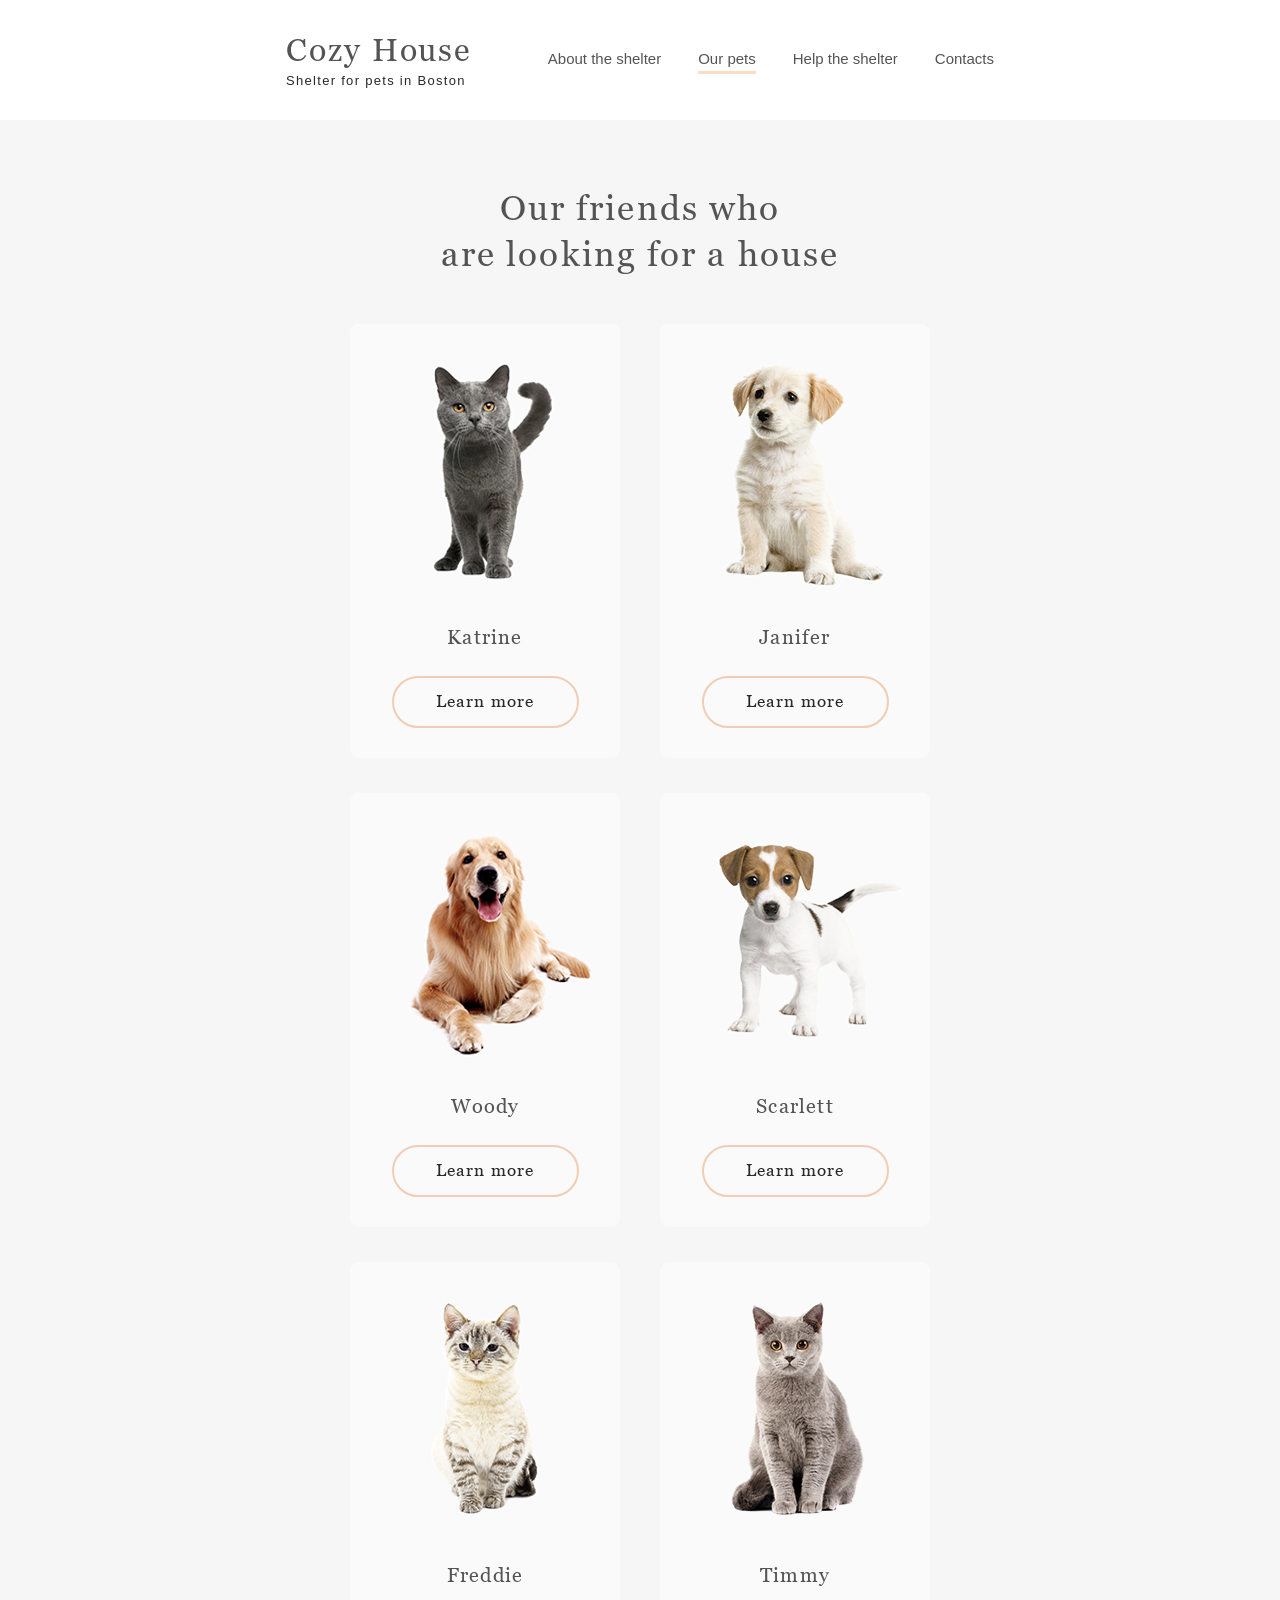
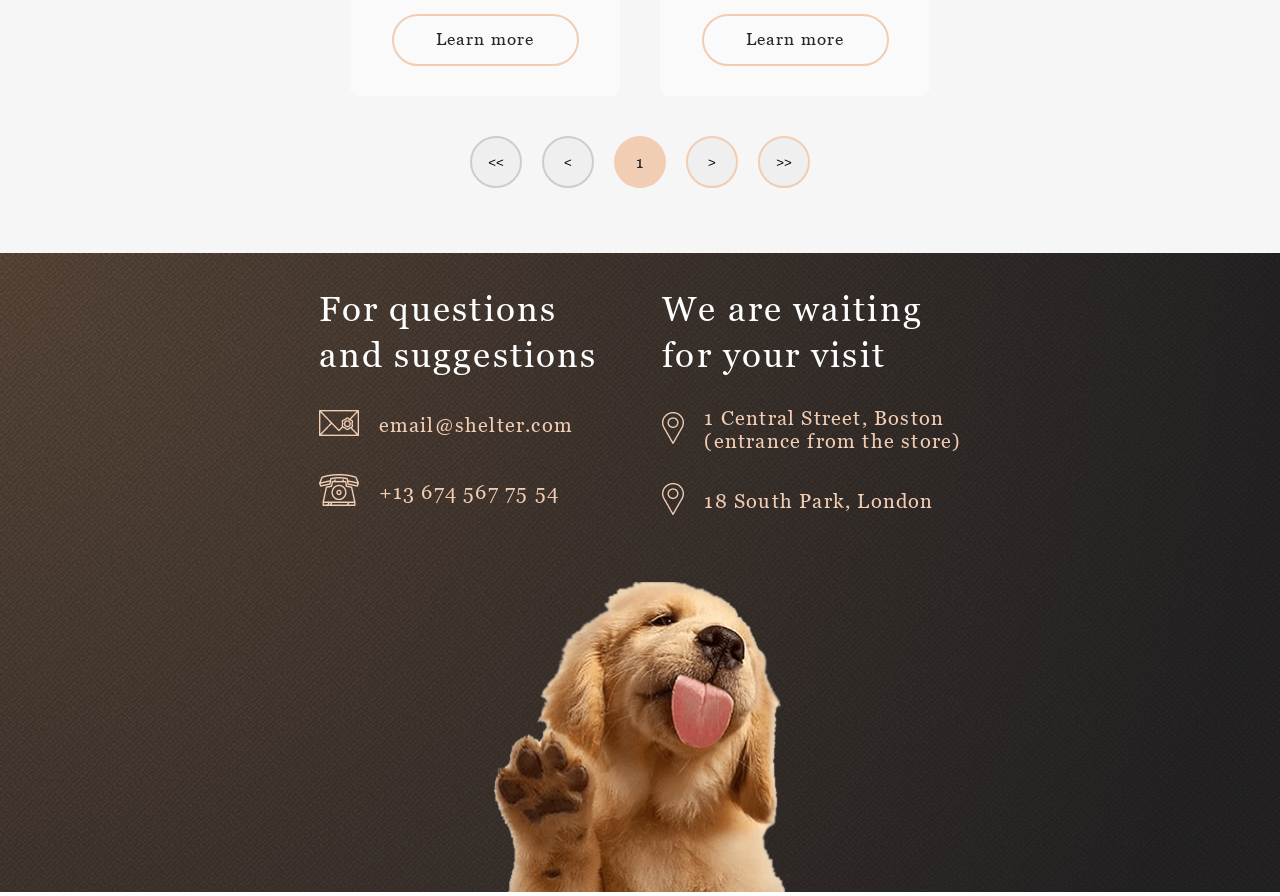
==== pets.html @ 95a0ff6d "Upgrade30 (Wed, Jun 17, 2026 20:41)" ====
<!DOCTYPE html>
<html lang="en">

<head>
    <link rel="import" href="/index.html">
    <link rel="icon" href="./img/icon-phone.png">
    <link rel="stylesheet" href="style.css">
    <meta charset="UTF-8">
    <meta name="viewport" content="width=device-width, initial-scale=1.0">
    <title>Our pets</title>
</head>

<body>

    <header class="main_pets">
        <div class="head">
            <div class="logo">
                <div class="title_pets"><a href="./index.html">Cozy House</a></div>
                <div class="subtitle_pets"><a href="./index.html">Shelter for pets in Boston</a></div>
            </div>
            <nav class="nav-menu_pets">
                <ul>
                    <li><a href="./index.html#about">About the shelter</a></li>
                    <li id="active_a_pets"><a href="./pets.html#pets">Our pets</a></li>
                    <li><a href="./index.html#help">Help the shelter</a></li>
                    <li><a href="./pets.html#contacts">Contacts</a></li>
                </ul>
            </nav>
        </div>
    </header>

    <div class="our_pets" id="pets">
        <div class="container_our_pets">
            <div class="name_pets">Our friends who <br>
                are looking for a house</div>
            <div class="container_slider_pets_our_pets">
                <div class="slide">
                    <div class="img_slide"><img src="./img/pets-katrine.png" alt=""></div>
                    <div class="name_slide">Katrine</div>
                    <div> <button class="button_slide">Learn more</button></div>
                </div>
                <div class="slide">
                    <div class="img_slide"><img src="./img/pets-jennifer.png" alt=""></div>
                    <div class="name_slide">Janifer</div>
                    <div> <button class="button_slide">Learn more</button></div>
                </div>
                <div class="slide">
                    <div class="img_slide"><img src="./img/pets-woody.png" alt=""></div>
                    <div class="name_slide">Woody</div>
                    <div> <button class="button_slide">Learn more</button></div>
                </div>
                <div class="slide">
                    <div class="img_slide"><img src="./img/pets-charly.png" alt=""></div>
                    <div class="name_slide">Charly</div>
                    <div> <button class="button_slide">Learn more</button></div>
                </div>
                <div class="slide">
                    <div class="img_slide"><img src="./img/pets-katrine1.png" alt=""></div>
                    <div class="name_slide">Sophia</div>
                    <div> <button class="button_slide">Learn more</button></div>
                </div>
                <div class="slide">
                    <div class="img_slide"><img src="./img/pets-scarlet.png" alt=""></div>
                    <div class="name_slide">Scarlett</div>
                    <div> <button class="button_slide">Learn more</button></div>
                </div>
                <div class="slide">
                    <div class="img_slide"><img src="./img/freddie.png" alt=""></div>
                    <div class="name_slide">Freddie</div>
                    <div> <button class="button_slide">Learn more</button></div>
                </div>
                <div class="slide">
                    <div class="img_slide"><img src="./img/pets-timmy.png" alt=""></div>
                    <div class="name_slide">Timmy</div>
                    <div> <button class="button_slide">Learn more</button></div>
                </div>
            </div>
            <div class="container_navigation_pets">
                <button class="prev" id="prev_inactive"><<</button>
                
                <button class="prev" id="prev_inactive"><</button>
                
                <div class="page_pets">1</div>
                <button class="next">></button>
                <button class="next">>></button>
            </div>
        </div>
    </div>
    </div>
    </div>

    <footer class="footer" id="contacts">
        <div class="container_footer">
            <div class="text_footer">
                <div class="name_footer">For questions <br> and suggestions</div>
                <a href="mailto:email@shelter.com">
                    <div class="email_footer">
                        <div><img src="./img/icon-email.png" alt=""></div>
                        <div>email@shelter.com</div>
                    </div>
                </a>
                <a href="tel:+136745677554">
                    <div class="tel_footer">
                        <div><img src="./img/icon-phone.png" alt=""></div>
                        <div>+13 674 567 75 54</div>
                    </div>
                </a>
            </div>
            <div class="text_footer">
                <div class="name_footer">We are waiting <br> for your visit</div>
                <a href="https://maps.google.com/?q=1+Central+Street,+Boston">
                    <div class="adress_footer">
                        <div><img src="./img/pin.png" alt=""></div>
                        <div>1 Central Street, Boston <br> (entrance from the store)</div>
                    </div>
                </a>
                <a href="https://maps.google.com/?q=18+South+Park,+London">
                    <div class="adress_footer">
                        <div><img src="./img/pin.png" alt=""></div>
                        <div>18 South Park, London </div>
                    </div>
                </a>
            </div>
            <div class="img_footer"><img src="./img/footer-puppy.png" alt=""></div>
        </div>
    </footer>

</body>

</html>
---- style.css ----
@font-face {
    font-family: 'Georgia';
    src: url('./fonts/Georgia/georgia.ttf');
}

:root {
    --color-light-xl: #fff;
    --color-light-l: #f6f6f6;
    --color-light-s: #fafafa;
    --color-dark-s: #cdcdcd;
    --color-dark-m: #b2b2b2;
    --color-dark-l: #545454;
    --color-dark-xl: #4c4c4c;
    --color-dark-2xl: #444;
    --color-dark-3xl: #292929;
    --color-primary: #f1cdb3;
    --color-primary-light: #fddcc4;
    --start-screen-gradient-background: #211f20;
    --footer-gradient-background: #211f20;
    --font-family: "Georgia", sans-serif;
    --second-family: "Arial", sans-serif;
    --third-family: "Inter", sans-serif;
}

body {
    margin: 0px;
    padding: 0px;
}

* {
    box-sizing: border-box;
}

html {
    scroll-behavior: smooth;
    -webkit-scroll-behavior: smooth
}

a,
h1 {
    all: unset;
}

.main {
    margin: 0 auto;
    height: 908px;
    display: flex;
    flex-direction: column;
    align-items: center;
    justify-content: space-between;
    background: url(./img/noise_transparent@2x.png), radial-gradient(100% 215.42% at 0% 0%, #5b483a 0%, #262425 100%), #211f20;
}

@media (max-width: 1280px) {
    .main {
        height: 1165px;
        align-items: center;
        justify-content: space-between;
    }
}

.main_pets {
    margin: 0 auto;
    height: 120px;
    display: flex;
    flex-direction: column;
    align-items: center;
    justify-content: center;
    background: var(--color-light-xl);
}

.container_head {
    display: flex;
    flex-direction: column;
    align-items: center;
    justify-content: center;
    height: 120px;
}

.head {
    width: 1200px;
    height: 60px;
    display: flex;
    justify-content: space-between;
    align-items: center;
}

@media (max-width: 1280px) {
    .head {
        width: 708px;
    }
}

.logo {
    display: flex;
    gap: 5px;
    flex-direction: column;
    cursor: pointer;
}

.title,
.title h1 {
    font-family: var(--font-family);
    font-weight: 400;
    font-size: 32px;
    line-height: 110%;
    letter-spacing: 0.06em;
    color: var(--color-primary);
}

.title_pets {
    font-family: var(--font-family);
    font-weight: 400;
    font-size: 32px;
    line-height: 110%;
    letter-spacing: 0.06em;
    color: var(--color-dark-l);
}

.subtitle {
    font-family: var(--second-family);
    font-weight: 400;
    font-size: 13px;
    letter-spacing: 0.1em;
    color: var(--color-light-xl);
}

.subtitle_pets {
    font-family: var(--second-family);
    font-weight: 400;
    font-size: 13px;
    letter-spacing: 0.1em;
    color: var(--color-dark-3xl);
}

.nav-menu ul {
    list-style: none;
    display: inline-flex;
    gap: 37px;
    font-family: var(--second-family);
    font-weight: 400;
    font-size: 15px;
    line-height: 160%;
    color: var(--color-dark-s);
    cursor: pointer;
}

.nav-menu_pets ul {
    list-style: none;
    display: inline-flex;
    gap: 37px;
    font-family: var(--second-family);
    font-weight: 400;
    font-size: 15px;
    line-height: 160%;
    color: var(--color-dark-l);
    cursor: pointer;
}

#active_a {
    color: #fff;
    border-bottom: 3px solid var(--color-primary-light);
}

#active_a_pets {
    border-bottom: 3px solid var(--color-primary-light);
}

.start_screen_content {
    display: flex;
    width: 1200px;
    justify-content: space-between;
    align-items: center;
}

@media (max-width: 1280px) {
    .start_screen_content {
        width: 569px;
        height: 1015px;
        flex-direction: column;
        align-items: center;
    }
}

.content {
    display: flex;
    flex-direction: column;
    justify-content: space-between;
    width: 460px;
    height: 322px;
}

.img_content {
    display: flex;
    height: 728px;
}

@media (max-width: 1280px) {
    .img_content {
        height: 593px;
    }
}

.name_content {
    font-family: var(--font-family);
    font-weight: 400;
    font-size: 44px;
    line-height: 130%;
    color: var(--color-light-xl);
}

.title_content {
    font-family: var(--second-family);
    font-weight: 400;
    font-size: 15px;
    line-height: 160%;
    color: var(--color-dark-s);

}

@media (max-width: 1280px) {
    .container_button_content {
        display: flex;
        justify-content: center;
    }
}

.button_content {
    border-radius: 100px;
    border-style: hidden;
    width: 207px;
    height: 52px;
    background: var(--color-primary);
    font-family: var(--font-family);
    font-weight: 400;
    font-size: 17px;
    line-height: 130%;
    letter-spacing: 0.06em;
    color: var(--color-dark-3xl);
}

.button_content:hover {
    cursor: pointer;
    background: var(--color-primary-light);
}

.about {
    margin: 0 auto;
    height: 588px;
    display: flex;
    align-items: center;
    justify-content: center;
}

@media (max-width: 1280px) {
    .about {
        height: 1048px;
    }
}

.about_pets {
    width: 1200px;
    height: 408px;
    display: flex;
    justify-content: space-evenly;
}

@media (max-width: 1280px) {
    .about_pets {
        width: 437px;
        height: 868px;
        display: flex;
        flex-direction: column-reverse;
        justify-content: space-between;
    }

    .container_img_about_pets {
        display: flex;
        justify-content: center;
    }

    .img_about_pets {
        width: 300px;
        height: 408px;
        align-self: center;
    }
}

.about_content {
    width: 430px;
    height: 380px;
    display: flex;
    flex-direction: column;
    justify-content: space-between;
}

.about_content_name {
    font-family: var(--font-family);
    font-weight: 400;
    font-size: 35px;
    line-height: 130%;
    letter-spacing: 0.06em;
    color: var(--color-dark-l);

}

.about_content_title {
    font-family: var(--second-family);
    font-weight: 400;
    font-size: 15px;
    line-height: 160%;
    color: var(--color-dark-xl);

}

.pets {
    display: flex;
    justify-content: center;
    align-items: center;
    height: 877px;
    background: var(--color-light-l);
}

.container_pets {
    height: 697px;
    display: flex;
    align-items: center;
    justify-content: space-between;
    flex-direction: column;
}

@media (max-width: 1280px) {
    .container_pets {
        width: 708px;
        height: 697px;
        display: flex;
    }
}

.name_pets {
    font-family: var(--font-family);
    font-weight: 400;
    font-size: 35px;
    line-height: 130%;
    letter-spacing: 0.06em;
    text-align: center;
    color: var(--color-dark-l);
}

.button_pets {
    border-radius: 100px;
    border-style: hidden;
    width: 261px;
    height: 52px;
    background: var(--color-primary);
    font-family: var(--font-family);
    font-weight: 400;
    font-size: 17px;
    line-height: 130%;
    letter-spacing: 0.06em;
    color: var(--color-dark-3xl);
}

.button_pets:hover {
    cursor: pointer;
    background: var(--color-primary-light);
}

.container_slider_pets {
    width: 1200px;
    display: flex;
    justify-content: space-between;
    align-items: center;
    flex-wrap: wrap;
    gap: 20px;
}

@media (max-width: 1280px) {
    .container_slider_pets {
        justify-content: space-between;
        width: 708px;
        height: 435px;
    }

    .container_slider_pets div:nth-child(4) {
        display: none;
    }
}


.container_slider_pets_our_pets {
    width: 1200px;
height: 930px;
    display: flex;
    justify-content: space-between;
    align-items: center;
    flex-wrap: wrap;
    gap: 35px;
}

@media (max-width: 1280px) {
    .container_slider_pets_our_pets {
        width: 580px;
        height: 1365px;
    }

    .container_slider_pets_our_pets div:nth-child(4) {
        display: none;
    }

    .container_slider_pets_our_pets div:nth-child(5) {
        display: none;
    }
}

.prev,
.next {
    border-radius: 100px;
    border: 2px solid var(--color-primary);
    width: 52px;
    height: 52px;
    fill: var(--color-dark-3xl);
    transition: 0.3s;
}

#prev_inactive {
    border: 2px solid var(--color-dark-s);
}

.prev:hover,
.next:hover {
    transform: scale(1.2);
    cursor: pointer;
}

#prev_inactive:hover {
    transform: scale(1);
}

.slide {
    display: flex;
    flex-direction: column;
    align-items: center;
    border-radius: 9px;
    gap: 27px;
    background: var(--color-light-s);
    transition: 0.3s;
}

.slide:hover {
    box-shadow: 0.3em 0.3em 1em rgba(190, 190, 190, 0.3);
}

.name_slide {
    font-family: var(--font-family);
    font-weight: 400;
    font-size: 20px;
    letter-spacing: 0.06em;
    text-align: center;
    color: var(--color-dark-l);
}

.button_slide {
    border: 2px solid var(--color-primary);
    border-radius: 100px;
    width: 187px;
    height: 52px;
    font-family: var(--font-family);
    font-weight: 400;
    font-size: 17px;
    line-height: 130%;
    letter-spacing: 0.06em;
    color: var(--color-dark-3xl);
    background: var(--color-light-s);
    margin-bottom: 30px;
}

.button_slide:hover {
    background: var(--color-light-l);
    cursor: pointer;
}

.help {
    height: 611px;
    display: flex;
    align-items: center;
    justify-content: center;
    background: var(--color-light-xl);
}

@media (max-width: 1280px) {
    .help {
        height: 779px;
    }
}

.container_help {
    height: 431px;
    width: 1200px;
    display: flex;
    align-items: center;
    justify-content: space-between;
    flex-direction: column;
}

@media (max-width: 1280px) {
    .container_help {
        width: 630px;
        height: 599px;
        display: flex;
    }
}

.name_help {
    font-family: var(--font-family);
    font-weight: 400;
    font-size: 35px;
    line-height: 130%;
    letter-spacing: 0.06em;
    text-align: center;
    color: var(--color-dark-l);
}

.icon_help {
    height: 281px;
    width: 1026px;
    display: flex;
    justify-content: center;
    flex-wrap: wrap;
    align-content: space-between;
    gap: 55px 106px;
}

@media (max-width: 1280px) {
    .icon_help {
        width: 630px;
        height: 449px;
        gap: 18px 109px;
    }
}

.icon {
    width: 120px;
    height: 113px;
    display: flex;
    flex-direction: column;
    align-items: center;
    justify-content: space-between;
    transition: 0.2s;
}

.icon:hover {
    transform: scale(1.05);
    cursor: pointer;
}

.name_icon {
    font-family: var(--font-family);
    font-weight: 400;
    font-size: 20px;
    line-height: 115%;
    letter-spacing: 0.06em;
    text-align: center;
    color: var(--color-dark-l);
}

.donation {
    display: flex;
    height: 462px;
    background: var(--color-light-l);
    align-items: center;
    justify-content: center;
}

@media (max-width: 1280px) {
    .donation {
        height: 783px;
    }
}

.container_donation {
    display: flex;
    justify-content: space-between;
    width: 915px;
}

@media (max-width: 1280px) {
    .container_donation {
        display: flex;
        flex-direction: column-reverse;
        justify-content: space-between;
        align-items: center;
        width: 505px;
        height: 600px;
    }
}

.img_donation {
    width: 505px;
}

.text_donation {
    width: 380px;
    height: 282px;
    display: flex;
    flex-direction: column;
    justify-content: space-between;
}

.name_text_donation {
    font-family: var(--font-family);
    font-weight: 400;
    font-size: 35px;
    line-height: 130%;
    letter-spacing: 0.06em;
    color: var(--color-dark-l);
}

.title_text_donation {
    font-family: var(--font-family);
    font-weight: 400;
    font-size: 15px;
    line-height: 110%;
    letter-spacing: 0.06em;
    color: var(--color-dark-l);
}

.container_tel_text_donation {
    border-radius: 9px;
    width: 349px;
    height: 43px;
    background: var(--color-primary);
    display: flex;
    align-items: center;
    justify-content: center;
    gap: 15px;
}

.tel_text_donation {
    font-family: var(--font-family);
    font-weight: 400;
    font-size: 20px;
    line-height: 115%;
    letter-spacing: 0.06em;
    color: var(--color-dark-l);
}

.ps_text_donation {
    font-family: var(--second-family);
    font-style: italic;
    font-weight: 400;
    font-size: 12px;
    line-height: 150%;
    color: var(--color-dark-m);
}

.footer {
    display: flex;
    height: 350px;
    background: url(./img/noise_transparent@2x.png), radial-gradient(100% 215.42% at 0% 0%, #5b483a 0%, #262425 100%), #211f20;
    justify-content: space-around;
    align-items: flex-end;
}

@media (max-width: 1280px) {
    .footer {
        display: flex;
        height: 639px;
        align-items: center;
    }
}

.container_footer {
    width: 1200px;
    height: 310px;
    display: flex;
    flex-direction: row;
    justify-content: space-between;
    flex-wrap: wrap
}

@media (max-width: 1280px) {
    .container_footer {
        display: flex;
        justify-content: space-around;
        width: 708px;
        height: 573px;
        gap: 62px 0px;
    }
}

.name_footer {
    font-family: var(--font-family);
    font-weight: 400;
    font-size: 35px;
    line-height: 130%;
    letter-spacing: 0.06em;
    color: var(--color-light-xl);
}

.adress_footer,
.email_footer,
.tel_footer {
    display: flex;
    flex-direction: row;
    align-items: center;
    gap: 20px;
    cursor: pointer;
    transition: 0.5s;
}

.adress_footer:hover,
.email_footer:hover,
.tel_footer:hover {
    transform: scale(1.05);
    opacity: 0.6;
}

.text_footer {
    height: 234px;
    display: flex;
    flex-direction: column;
    gap: 30px;
    font-family: var(--font-family);
    font-weight: 400;
    font-size: 20px;
    line-height: 115%;
    letter-spacing: 0.06em;
    color: var(--color-primary);
}

.our_pets {
    display: flex;
    justify-content: center;
    align-items: center;
    height: 1342px;
    background: var(--color-light-l);
}

@media (max-width:1280px) {
    .our_pets {
        display: flex;
        height: 1733px;
    }
}

.container_our_pets {
    height: 1162px;
    display: flex;
    flex-direction: column;
    align-items: center;
    justify-content: space-between;
}

@media (max-width: 1280px) {
    .container_our_pets {
        width: 708px;
        height: 1603px;
    }
}

.container_navigation_pets {
    display: flex;
    flex-direction: row;
    gap: 20px;
}

.page_pets {
    display: flex;
    align-items: center;
    justify-content: center;
    border-radius: 50%;
    border-style: hidden;
    width: 52px;
    height: 52px;
    background: var(--color-primary);
    font-family: var(--font-family);
    font-weight: 400;
    font-size: 17px;
    line-height: 130%;
    letter-spacing: 0.06em;
    color: var(--color-dark-3xl);
}
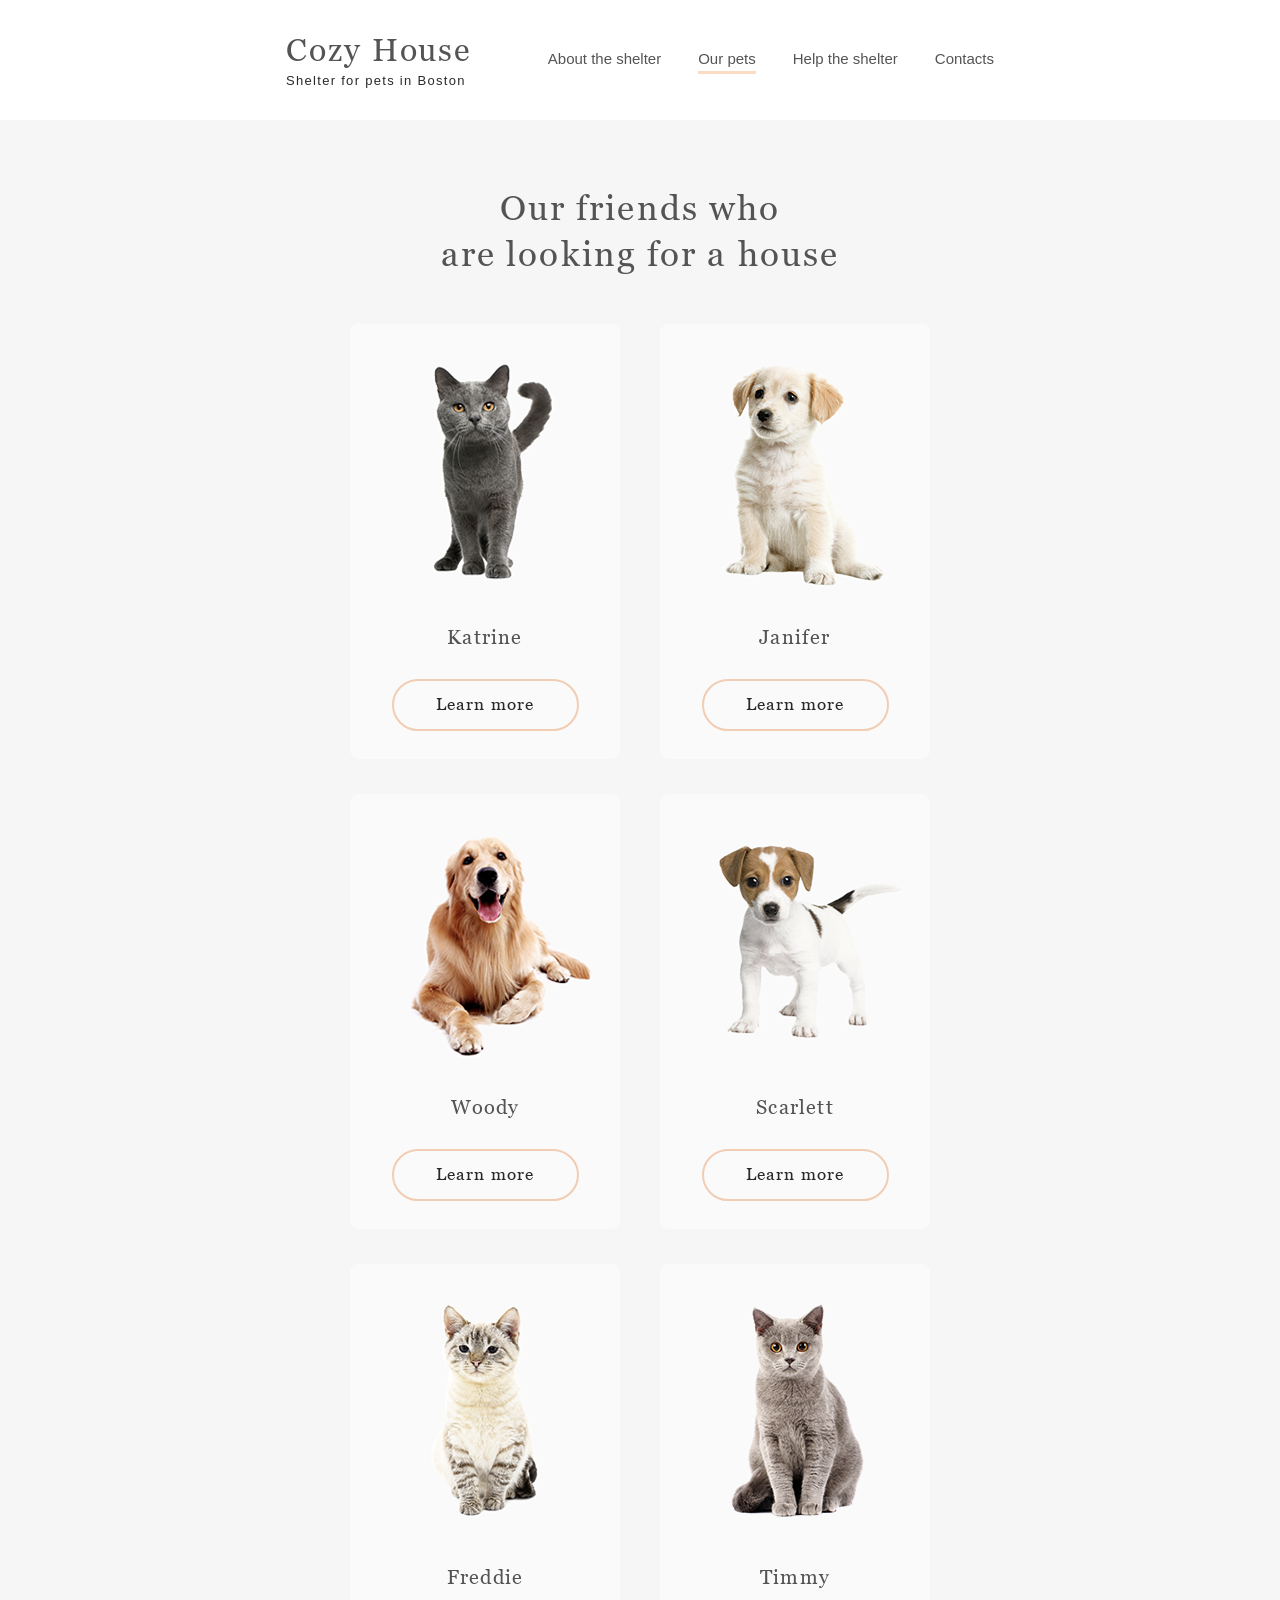
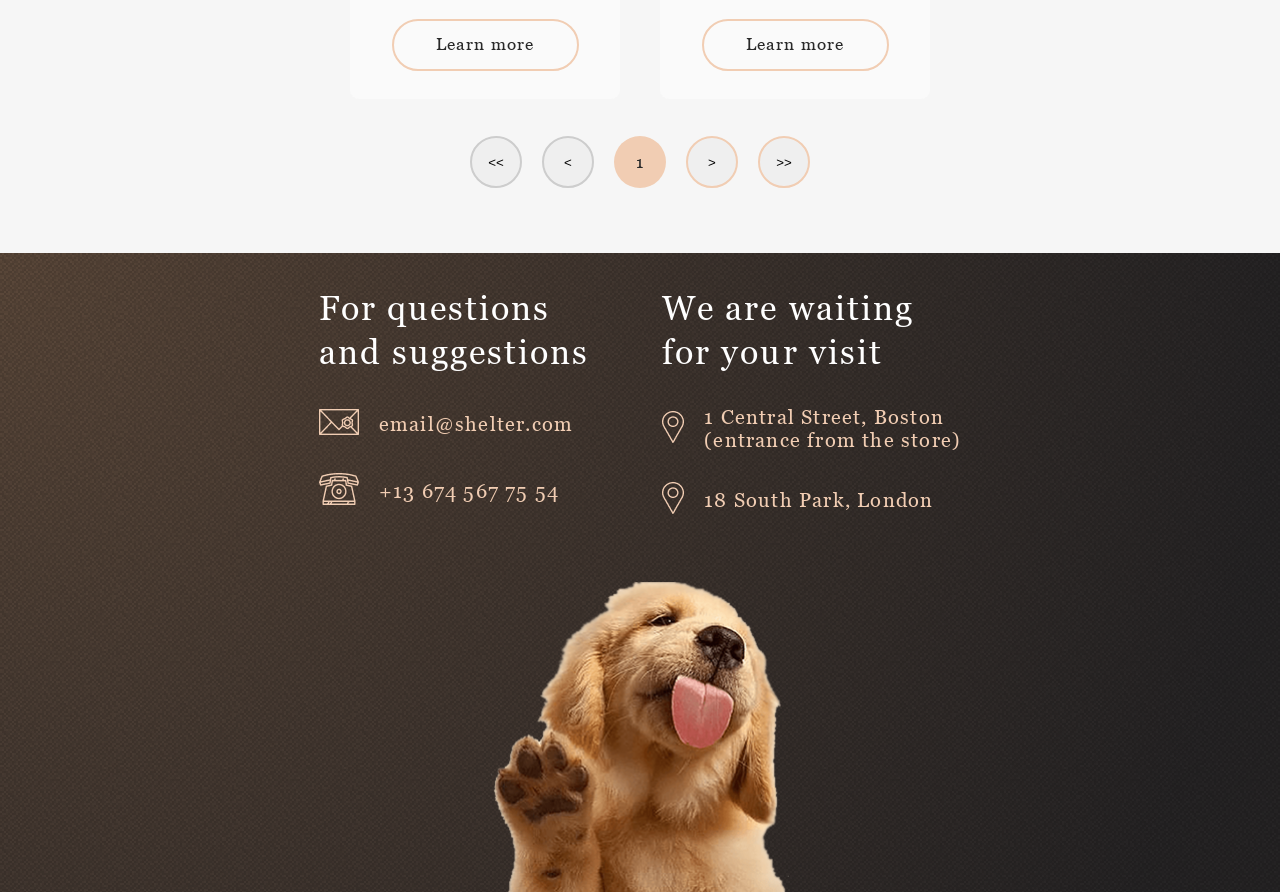
==== commit 256ccdd4: "Mobile-friendly-page_2-done01 (Fri, Jun 19, 2026 21:24)" ====
--- a/pets.html
+++ b/pets.html
@@ -18,6 +18,7 @@
                 <div class="title_pets"><a href="./index.html">Cozy House</a></div>
                 <div class="subtitle_pets"><a href="./index.html">Shelter for pets in Boston</a></div>
             </div>
+            <div class="burger"><img src="./img/Burger.png" alt=""></div>
             <nav class="nav-menu_pets">
                 <ul>
                     <li><a href="./index.html#about">About the shelter</a></li>
--- a/style.css
+++ b/style.css
@@ -52,13 +52,19 @@
 }
 
 @media (max-width: 1280px) {
-    .main {
+    .main, .main_pets {
         height: 1165px;
         align-items: center;
         justify-content: space-between;
     }
 }
 
+@media (max-width: 768px) {
+    .main, .main_pets {
+        height: 823px;
+    }
+}
+
 .main_pets {
     margin: 0 auto;
     height: 120px;
@@ -91,6 +97,14 @@
     }
 }
 
+@media (max-width: 768px) {
+    .head {
+        display: flex;
+        width: 280px;
+        height: 60px;
+    }
+}
+
 .logo {
     display: flex;
     gap: 5px;
@@ -131,6 +145,16 @@
     font-size: 13px;
     letter-spacing: 0.1em;
     color: var(--color-dark-3xl);
+}
+
+.burger {
+    display: none;
+}
+
+@media (max-width: 768px) {
+    .burger {
+        display: flex;
+    }
 }
 
 .nav-menu ul {
@@ -157,6 +181,12 @@
     cursor: pointer;
 }
 
+@media (max-width: 768px) {
+    .nav-menu, .nav-menu_pets {
+        display: none;
+    }
+}
+
 #active_a {
     color: #fff;
     border-bottom: 3px solid var(--color-primary-light);
@@ -182,6 +212,14 @@
     }
 }
 
+@media (max-width: 768px) {
+    .start_screen_content {
+        width: 300px;
+        height: 673px;
+        align-items: end;
+    }
+}
+
 .content {
     display: flex;
     flex-direction: column;
@@ -190,6 +228,13 @@
     height: 322px;
 }
 
+@media (max-width: 768px) {
+    .content {
+        width: 300px;
+        height: 296px;
+    }
+}
+
 .img_content {
     display: flex;
     height: 728px;
@@ -198,6 +243,14 @@
 @media (max-width: 1280px) {
     .img_content {
         height: 593px;
+        margin-left: 155px;
+    }
+}
+
+@media (max-width: 768px) {
+    .img_content {
+        width: 260px;
+        height: 271px;
     }
 }
 
@@ -209,13 +262,35 @@
     color: var(--color-light-xl);
 }
 
+@media (max-width: 768px) {
+    .name_content {
+        font-family: var(--font-family);
+        font-weight: 400;
+        font-size: 25px;
+        line-height: 130%;
+        letter-spacing: 0.06em;
+        text-align: center;
+        color: var(--color-light-xl);
+    }
+}
+
 .title_content {
     font-family: var(--second-family);
     font-weight: 400;
     font-size: 15px;
     line-height: 160%;
     color: var(--color-dark-s);
-
+}
+
+@media (max-width:768px) {
+    .title_content {
+        font-family: var(--second-family);
+        font-weight: 400;
+        font-size: 15px;
+        line-height: 160%;
+        text-align: center;
+        color: var(--color-dark-s);
+    }
 }
 
 @media (max-width: 1280px) {
@@ -258,6 +333,12 @@
     }
 }
 
+@media (max-width: 768px) {
+    .about {
+        height: 974px;
+    }
+}
+
 .about_pets {
     width: 1200px;
     height: 408px;
@@ -273,7 +354,6 @@
         flex-direction: column-reverse;
         justify-content: space-between;
     }
-
     .container_img_about_pets {
         display: flex;
         justify-content: center;
@@ -286,6 +366,18 @@
     }
 }
 
+@media (max-width: 768px) {
+    .about_pets {
+        width: 300px;
+        height: 890px;
+        display: flex;
+    }
+    .img_about_pets {
+        width: 260px;
+        height: 354px;
+    }
+}
+
 .about_content {
     width: 430px;
     height: 380px;
@@ -294,6 +386,13 @@
     justify-content: space-between;
 }
 
+@media (max-width: 768px) {
+    .about_content {
+        width: 300px;
+        height: 494px;
+    }
+}
+
 .about_content_name {
     font-family: var(--font-family);
     font-weight: 400;
@@ -301,8 +400,20 @@
     line-height: 130%;
     letter-spacing: 0.06em;
     color: var(--color-dark-l);
-
-}
+}
+
+@media (max-width: 768px) {
+    .about_content_name {
+        font-family: var(--font-family);
+        font-weight: 400;
+        font-size: 25px;
+        line-height: 130%;
+        letter-spacing: 0.06em;
+        text-align: center;
+        color: var(--color-dark-l);
+    }
+}
+
 
 .about_content_title {
     font-family: var(--second-family);
@@ -310,7 +421,17 @@
     font-size: 15px;
     line-height: 160%;
     color: var(--color-dark-xl);
-
+}
+
+@media (max-width: 768px) {
+    .about_content_title {
+        font-family: var(--second-family);
+        font-weight: 400;
+        font-size: 15px;
+        line-height: 160%;
+        text-align: justify;
+        color: var(--color-dark-xl);
+    }
 }
 
 .pets {
@@ -319,6 +440,12 @@
     align-items: center;
     height: 877px;
     background: var(--color-light-l);
+}
+
+@media (max-width: 768px) {
+    .pets {
+        height: 791px;
+    }
 }
 
 .container_pets {
@@ -337,6 +464,13 @@
     }
 }
 
+@media (max-width: 768px) {
+    .container_pets {
+        width: 300px;
+        height: 707px;
+    }
+}
+
 .name_pets {
     font-family: var(--font-family);
     font-weight: 400;
@@ -345,6 +479,18 @@
     letter-spacing: 0.06em;
     text-align: center;
     color: var(--color-dark-l);
+}
+
+@media (max-width: 768px) {
+    .name_pets {
+        font-family: var(--font-family);
+        font-weight: 400;
+        font-size: 25px;
+        line-height: 130%;
+        letter-spacing: 0.06em;
+        text-align: center;
+        color: var(--color-dark-l);
+    }
 }
 
 .button_pets {
@@ -372,25 +518,34 @@
     justify-content: space-between;
     align-items: center;
     flex-wrap: wrap;
-    gap: 20px;
 }
 
 @media (max-width: 1280px) {
     .container_slider_pets {
-        justify-content: space-between;
         width: 708px;
         height: 435px;
     }
-
     .container_slider_pets div:nth-child(4) {
         display: none;
     }
 }
 
+@media (max-width: 768px) {
+    .container_slider_pets {
+        width: 270px;
+        height: 507px;
+        display: flex;
+        align-items: flex-start;
+        flex-direction: column-reverse;
+    }
+    .container_slider_pets div:nth-child(3) {
+        display: none;
+    }
+}
 
 .container_slider_pets_our_pets {
     width: 1200px;
-height: 930px;
+    height: 930px;
     display: flex;
     justify-content: space-between;
     align-items: center;
@@ -403,12 +558,28 @@
         width: 580px;
         height: 1365px;
     }
-
     .container_slider_pets_our_pets div:nth-child(4) {
         display: none;
     }
-
     .container_slider_pets_our_pets div:nth-child(5) {
+        display: none;
+    }
+}
+
+@media (max-width: 768px) {
+    .container_slider_pets_our_pets {
+        width: 270px;
+        height: 1365px;
+        gap:0px;
+        justify-content: center;
+    }
+    .container_slider_pets_our_pets div:nth-child(6) {
+        display: none;
+    }
+    .container_slider_pets_our_pets div:nth-child(7) {
+        display: none;
+    }
+    .container_slider_pets_our_pets div:nth-child(8) {
         display: none;
     }
 }
@@ -423,6 +594,27 @@
     transition: 0.3s;
 }
 
+@media (max-width: 768px) {
+    .prev {
+        position: relative;
+        left: 43px;
+    }
+
+    .container_navigation_pets .prev{
+        position:unset;
+    }
+
+      .container_navigation_pets .next{
+        position:unset;
+    }
+
+    .next {
+        position: relative;
+        left: -96px;
+    }
+
+}
+
 #prev_inactive {
     border: 2px solid var(--color-dark-s);
 }
@@ -438,11 +630,12 @@
 }
 
 .slide {
+    width: 270px;
+    height: 435px;
     display: flex;
     flex-direction: column;
     align-items: center;
     border-radius: 9px;
-    gap: 27px;
     background: var(--color-light-s);
     transition: 0.3s;
 }
@@ -452,6 +645,7 @@
 }
 
 .name_slide {
+    margin-top: 31px;
     font-family: var(--font-family);
     font-weight: 400;
     font-size: 20px;
@@ -461,6 +655,7 @@
 }
 
 .button_slide {
+    margin-top: 30px;
     border: 2px solid var(--color-primary);
     border-radius: 100px;
     width: 187px;
@@ -472,7 +667,6 @@
     letter-spacing: 0.06em;
     color: var(--color-dark-3xl);
     background: var(--color-light-s);
-    margin-bottom: 30px;
 }
 
 .button_slide:hover {
@@ -480,6 +674,11 @@
     cursor: pointer;
 }
 
+.img_slide {
+    width: 270px;
+    height: 270px;
+}
+
 .help {
     height: 611px;
     display: flex;
@@ -491,6 +690,14 @@
 @media (max-width: 1280px) {
     .help {
         height: 779px;
+    }
+}
+
+@media (max-width: 768px) {
+    .help {
+        margin: 0 auto;
+        width: 320px;
+        height: 745px;
     }
 }
 
@@ -511,7 +718,17 @@
     }
 }
 
+@media (max-width: 728px) {
+    .container_help {
+        width: 320px;
+        height: 745px;
+        justify-content: space-evenly;
+    }
+}
+
 .name_help {
+    width: 310px;
+    height: 90px;
     font-family: var(--font-family);
     font-weight: 400;
     font-size: 35px;
@@ -519,6 +736,20 @@
     letter-spacing: 0.06em;
     text-align: center;
     color: var(--color-dark-l);
+}
+
+@media (max-width: 768px) {
+    .name_help {
+        width: 222px;
+        height: 64px;
+        font-family: var(--font-family);
+        font-weight: 400;
+        font-size: 25px;
+        line-height: 130%;
+        letter-spacing: 0.06em;
+        text-align: center;
+        color: var(--color-dark-l);
+    }
 }
 
 .icon_help {
@@ -528,7 +759,7 @@
     justify-content: center;
     flex-wrap: wrap;
     align-content: space-between;
-    gap: 55px 106px;
+    gap: 0px 119px;
 }
 
 @media (max-width: 1280px) {
@@ -539,8 +770,17 @@
     }
 }
 
+
+@media (max-width: 768px) {
+    .icon_help {
+        width: 300px;
+        height: 555px;
+        gap: 0px 0px;
+        justify-content: flex-start;
+    }
+}
+
 .icon {
-    width: 120px;
     height: 113px;
     display: flex;
     flex-direction: column;
@@ -554,6 +794,28 @@
     cursor: pointer;
 }
 
+
+@media (max-width: 1268px) {
+    .icon {
+        width: 121px;
+        height: 112px;
+    }
+}
+
+@media (max-width: 768px) {
+    .icon {
+        width: 145px;
+        height: 87px;
+    }
+}
+
+@media (max-width: 768px) {
+    .img_icon img {
+        width: 50px;
+        height: 50px;
+    }
+}
+
 .name_icon {
     font-family: var(--font-family);
     font-weight: 400;
@@ -564,6 +826,19 @@
     color: var(--color-dark-l);
 }
 
+@media (max-width: 768px) {
+    .name_icon {
+        font-family: var(--font-family);
+        font-weight: 400;
+        font-size: 15px;
+        line-height: 110%;
+        letter-spacing: 0.06em;
+        text-align: center;
+        color: var(--color-dark-l);
+    }
+}
+
+
 .donation {
     display: flex;
     height: 462px;
@@ -575,6 +850,12 @@
 @media (max-width: 1280px) {
     .donation {
         height: 783px;
+    }
+}
+
+@media (max-width: 768px) {
+    .donation {
+        height: 543px;
     }
 }
 
@@ -595,8 +876,27 @@
     }
 }
 
-.img_donation {
-    width: 505px;
+@media (max-width: 768px) {
+    .container_donation {
+        width: 320px;
+        height: 543px;
+        justify-content: space-evenly;
+    }
+}
+
+@media (max-width: 768px) {
+    .img_donation {
+        width: 260px;
+        height: 135px;
+    }
+}
+
+
+@media (max-width:768px) {
+    .img_donation img {
+        width: 260px;
+        height: 135px;
+    }
 }
 
 .text_donation {
@@ -607,6 +907,14 @@
     justify-content: space-between;
 }
 
+@media (max-width:768px) {
+    .text_donation {
+        width: 300px;
+        height: 281px;
+        align-items: center;
+    }
+}
+
 .name_text_donation {
     font-family: var(--font-family);
     font-weight: 400;
@@ -616,6 +924,18 @@
     color: var(--color-dark-l);
 }
 
+@media (max-width: 768px) {
+    .name_text_donation {
+        font-family: var(--font-family);
+        font-weight: 400;
+        font-size: 25px;
+        line-height: 130%;
+        letter-spacing: 0.06em;
+        text-align: center;
+        color: var(--color-dark-l);
+    }
+}
+
 .title_text_donation {
     font-family: var(--font-family);
     font-weight: 400;
@@ -623,6 +943,16 @@
     line-height: 110%;
     letter-spacing: 0.06em;
     color: var(--color-dark-l);
+}
+
+@media (max-width: 768px) {
+    .title_text_donation {
+        font-family: var(--font-family);
+        font-weight: 400;
+        font-size: 13px;
+        line-height: 160%;
+        color: var(--color-dark-l);
+    }
 }
 
 .container_tel_text_donation {
@@ -632,8 +962,14 @@
     background: var(--color-primary);
     display: flex;
     align-items: center;
-    justify-content: center;
-    gap: 15px;
+    justify-content: space-evenly;
+}
+
+@media (max-width: 768px) {
+    .container_tel_text_donation {
+        width: 281px;
+        height: 43px;
+    }
 }
 
 .tel_text_donation {
@@ -643,6 +979,17 @@
     line-height: 115%;
     letter-spacing: 0.06em;
     color: var(--color-dark-l);
+}
+
+@media (max-width: 768px) {
+    .tel_text_donation {
+        font-family: var(--font-family);
+        font-weight: 400;
+        font-size: 15px;
+        line-height: 110%;
+        letter-spacing: 0.06em;
+        color: var(--color-dark-l);
+    }
 }
 
 .ps_text_donation {
@@ -652,6 +999,20 @@
     font-size: 12px;
     line-height: 150%;
     color: var(--color-dark-m);
+}
+
+@media (max-width:768px) {
+    .ps_text_donation {
+        width: 280px;
+        height: 90px;
+        font-family: var(--second-family);
+        font-style: italic;
+        font-weight: 400;
+        font-size: 12px;
+        line-height: 150%;
+        text-align: justify;
+        color: var(--color-dark-m);
+    }
 }
 
 .footer {
@@ -664,9 +1025,14 @@
 
 @media (max-width: 1280px) {
     .footer {
-        display: flex;
         height: 639px;
         align-items: center;
+    }
+}
+
+@media (max-width: 768px) {
+    .footer {
+        height: 809px;
     }
 }
 
@@ -689,13 +1055,36 @@
     }
 }
 
+@media (max-width: 768px) {
+    .container_footer {
+        width: 300px;
+        height: 809px;
+        gap: 0px;
+        align-items: flex-end;
+    }
+}
+
 .name_footer {
-    font-family: var(--font-family);
-    font-weight: 400;
-    font-size: 35px;
+    width: 278px;
+    height: 90px;
+    font-family: var(--font-family);
+    font-weight: 400;
+    font-size: 34px;
     line-height: 130%;
     letter-spacing: 0.06em;
     color: var(--color-light-xl);
+}
+
+@media (max-width:768px) {
+    .name_footer {
+        font-family: var(--font-family);
+        font-weight: 400;
+        font-size: 25px;
+        line-height: 130%;
+        letter-spacing: 0.06em;
+        text-align: center;
+        color: var(--color-light-xl);
+    }
 }
 
 .adress_footer,
@@ -716,6 +1105,18 @@
     opacity: 0.6;
 }
 
+@media (max-width: 768px) {
+    .email_footer,
+    .tel_footer {
+        font-family: var(--font-family);
+        font-weight: 400;
+        font-size: 20px;
+        line-height: 115%;
+        letter-spacing: 0.06em;
+        color: var(--color-primary);
+    }
+}
+
 .text_footer {
     height: 234px;
     display: flex;
@@ -727,6 +1128,25 @@
     line-height: 115%;
     letter-spacing: 0.06em;
     color: var(--color-primary);
+}
+
+@media (max-width: 768px) {
+    .text_footer {
+        width: 300px;
+        height: 235px;
+    }
+
+    .text_footer:nth-child(1) {
+        align-items: center;
+    }
+}
+
+@media (max-width:768px) {
+    .img_footer img {
+        display: flex;
+        width: 260px;
+        height: 269px;
+    }
 }
 
 .our_pets {
@@ -759,10 +1179,26 @@
     }
 }
 
+@media (max-width: 768px) {
+    .container_our_pets {
+        width: 320px;
+        height: 1649px;
+        justify-content: space-evenly
+    }
+}
+
 .container_navigation_pets {
     display: flex;
     flex-direction: row;
     gap: 20px;
+}
+
+@media (max-width:768px) {
+    .container_navigation_pets{
+        width: 300px;
+        height: 52px;
+        gap: 10px
+    }
 }
 
 .page_pets {
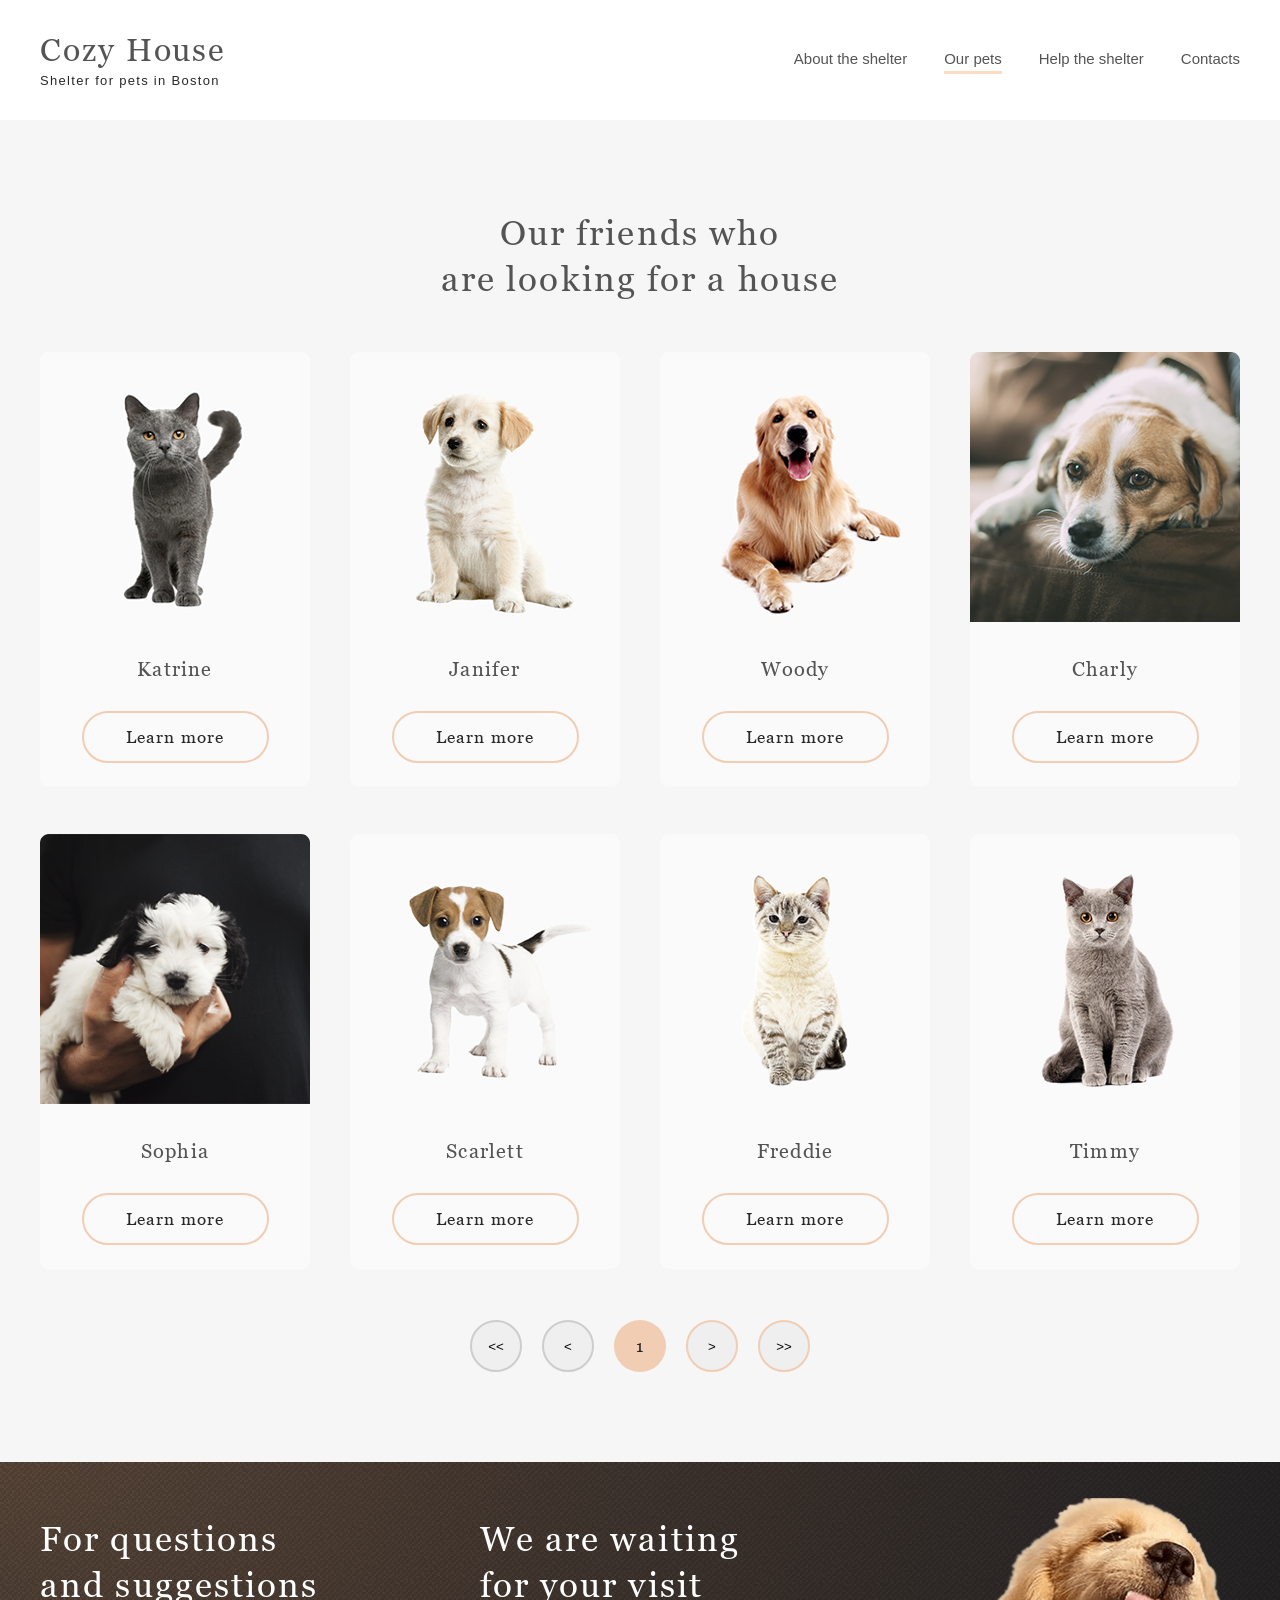
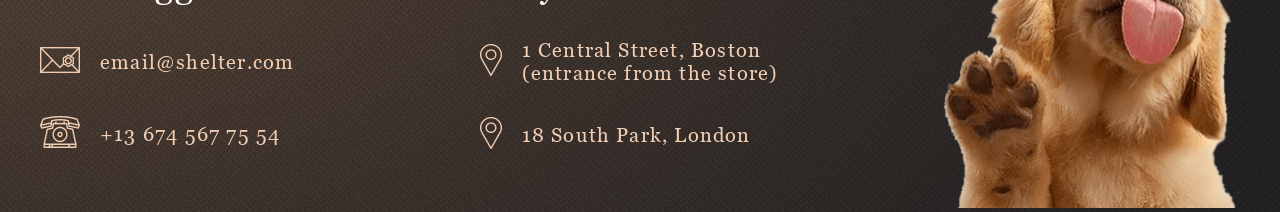
==== commit c4dfccde: "Fix005 (Mon, Tue 23, 2026 16:25)" ====
--- a/pets.html
+++ b/pets.html
@@ -32,8 +32,8 @@
 
     <div class="our_pets" id="pets">
         <div class="container_our_pets">
-            <div class="name_pets">Our friends who <br>
-                are looking for a house</div>
+            <div class="name_pets"><h1>Our friends who <br>
+                are looking for a house</h1></div>
             <div class="container_slider_pets_our_pets">
                 <div class="slide">
                     <div class="img_slide"><img src="./img/pets-katrine.png" alt=""></div>
@@ -77,18 +77,16 @@
                 </div>
             </div>
             <div class="container_navigation_pets">
-                <button class="prev" id="prev_inactive"><<</button>
+                <button class="prev" id="prev_inactive">&lt&lt</button>
                 
-                <button class="prev" id="prev_inactive"><</button>
+                <button class="prev" id="prev_inactive">&lt</button>
                 
                 <div class="page_pets">1</div>
-                <button class="next">></button>
-                <button class="next">>></button>
+                <button class="next">&gt</button>
+                <button class="next">&gt&gt</button>
             </div>
         </div>
-    </div>
-    </div>
-    </div>
+    </div>    
 
     <footer class="footer" id="contacts">
         <div class="container_footer">
--- a/style.css
+++ b/style.css
@@ -42,8 +42,8 @@
 }
 
 .main {
-    margin: 0 auto;
-    height: 908px;
+    /* margin: 0 auto; */
+    min-height: 908px;
     display: flex;
     flex-direction: column;
     align-items: center;
@@ -51,9 +51,9 @@
     background: url(./img/noise_transparent@2x.png), radial-gradient(100% 215.42% at 0% 0%, #5b483a 0%, #262425 100%), #211f20;
 }
 
-@media (max-width: 1280px) {
+@media (max-width: 1279px) {
     .main, .main_pets {
-        height: 1165px;
+        min-height: 1165px;
         align-items: center;
         justify-content: space-between;
     }
@@ -61,13 +61,13 @@
 
 @media (max-width: 768px) {
     .main, .main_pets {
-        height: 823px;
+        min-height: 823px;
     }
 }
 
 .main_pets {
     margin: 0 auto;
-    height: 120px;
+    min-height: 120px;
     display: flex;
     flex-direction: column;
     align-items: center;
@@ -80,18 +80,18 @@
     flex-direction: column;
     align-items: center;
     justify-content: center;
-    height: 120px;
+    min-height: 120px;
 }
 
 .head {
     width: 1200px;
-    height: 60px;
-    display: flex;
-    justify-content: space-between;
-    align-items: center;
-}
-
-@media (max-width: 1280px) {
+    min-height: 60px;
+    display: flex;
+    justify-content: space-between;
+    align-items: center;
+}
+
+@media (max-width: 1279px) {
     .head {
         width: 708px;
     }
@@ -101,7 +101,7 @@
     .head {
         display: flex;
         width: 280px;
-        height: 60px;
+        min-height: 60px;
     }
 }
 
@@ -149,9 +149,10 @@
 
 .burger {
     display: none;
-}
-
-@media (max-width: 768px) {
+    cursor: pointer;
+}
+
+@media (max-width: 767px) {
     .burger {
         display: flex;
     }
@@ -181,7 +182,7 @@
     cursor: pointer;
 }
 
-@media (max-width: 768px) {
+@media (max-width: 767px) {
     .nav-menu, .nav-menu_pets {
         display: none;
     }
@@ -203,19 +204,19 @@
     align-items: center;
 }
 
-@media (max-width: 1280px) {
+@media (max-width: 1279px) {
     .start_screen_content {
         width: 569px;
-        height: 1015px;
+        min-height: 1015px;
         flex-direction: column;
         align-items: center;
     }
 }
 
-@media (max-width: 768px) {
+@media (max-width: 767px) {
     .start_screen_content {
         width: 300px;
-        height: 673px;
+        min-height: 673px;
         align-items: end;
     }
 }
@@ -225,32 +226,36 @@
     flex-direction: column;
     justify-content: space-between;
     width: 460px;
-    height: 322px;
-}
-
-@media (max-width: 768px) {
+    min-height: 322px;
+}
+
+@media (max-width: 767px) {
     .content {
         width: 300px;
-        height: 296px;
+        min-height: 296px;
     }
 }
 
 .img_content {
     display: flex;
-    height: 728px;
-}
-
-@media (max-width: 1280px) {
+    min-height: 728px;
+}
+
+@media (max-width: 1279px) {
     .img_content {
-        height: 593px;
+        min-height: 593px;
         margin-left: 155px;
     }
 }
 
-@media (max-width: 768px) {
+@media (max-width: 767px) {
     .img_content {
         width: 260px;
-        height: 271px;
+        min-height: 271px;
+    }
+    .img_content img{
+        width: 260px;
+        min-height: 271px;
     }
 }
 
@@ -262,7 +267,7 @@
     color: var(--color-light-xl);
 }
 
-@media (max-width: 768px) {
+@media (max-width: 767px) {
     .name_content {
         font-family: var(--font-family);
         font-weight: 400;
@@ -282,7 +287,7 @@
     color: var(--color-dark-s);
 }
 
-@media (max-width:768px) {
+@media (max-width:767px) {
     .title_content {
         font-family: var(--second-family);
         font-weight: 400;
@@ -293,7 +298,7 @@
     }
 }
 
-@media (max-width: 1280px) {
+@media (max-width: 1279px) {
     .container_button_content {
         display: flex;
         justify-content: center;
@@ -304,7 +309,7 @@
     border-radius: 100px;
     border-style: hidden;
     width: 207px;
-    height: 52px;
+    min-height: 52px;
     background: var(--color-primary);
     font-family: var(--font-family);
     font-weight: 400;
@@ -321,35 +326,35 @@
 
 .about {
     margin: 0 auto;
-    height: 588px;
+    min-height: 588px;
     display: flex;
     align-items: center;
     justify-content: center;
 }
 
-@media (max-width: 1280px) {
+@media (max-width: 1279px) {
     .about {
-        height: 1048px;
-    }
-}
-
-@media (max-width: 768px) {
+        min-height: 1048px;
+    }
+}
+
+@media (max-width: 767px) {
     .about {
-        height: 974px;
+        min-height: 974px;
     }
 }
 
 .about_pets {
     width: 1200px;
-    height: 408px;
+    min-height: 408px;
     display: flex;
     justify-content: space-evenly;
 }
 
-@media (max-width: 1280px) {
+@media (max-width: 1279px) {
     .about_pets {
         width: 437px;
-        height: 868px;
+        min-height: 868px;
         display: flex;
         flex-direction: column-reverse;
         justify-content: space-between;
@@ -361,35 +366,35 @@
 
     .img_about_pets {
         width: 300px;
-        height: 408px;
+        min-height: 408px;
         align-self: center;
     }
 }
 
-@media (max-width: 768px) {
+@media (max-width: 767px) {
     .about_pets {
         width: 300px;
-        height: 890px;
+        min-height: 890px;
         display: flex;
     }
     .img_about_pets {
         width: 260px;
-        height: 354px;
+        min-height: 354px;
     }
 }
 
 .about_content {
     width: 430px;
-    height: 380px;
+    min-height: 380px;
     display: flex;
     flex-direction: column;
     justify-content: space-between;
 }
 
-@media (max-width: 768px) {
+@media (max-width: 767px) {
     .about_content {
         width: 300px;
-        height: 494px;
+        min-height: 494px;
     }
 }
 
@@ -402,7 +407,7 @@
     color: var(--color-dark-l);
 }
 
-@media (max-width: 768px) {
+@media (max-width: 767px) {
     .about_content_name {
         font-family: var(--font-family);
         font-weight: 400;
@@ -423,7 +428,7 @@
     color: var(--color-dark-xl);
 }
 
-@media (max-width: 768px) {
+@media (max-width: 767px) {
     .about_content_title {
         font-family: var(--second-family);
         font-weight: 400;
@@ -438,28 +443,28 @@
     display: flex;
     justify-content: center;
     align-items: center;
-    height: 877px;
+    min-height: 877px;
     background: var(--color-light-l);
 }
 
-@media (max-width: 768px) {
+@media (max-width: 767px) {
     .pets {
-        height: 791px;
+        min-height: 791px;
     }
 }
 
 .container_pets {
-    height: 697px;
+    min-height: 697px;
     display: flex;
     align-items: center;
     justify-content: space-between;
     flex-direction: column;
 }
 
-@media (max-width: 1280px) {
+@media (max-width: 1279px) {
     .container_pets {
         width: 708px;
-        height: 697px;
+        min-height: 697px;
         display: flex;
     }
 }
@@ -467,7 +472,7 @@
 @media (max-width: 768px) {
     .container_pets {
         width: 300px;
-        height: 707px;
+        min-height: 707px;
     }
 }
 
@@ -481,7 +486,7 @@
     color: var(--color-dark-l);
 }
 
-@media (max-width: 768px) {
+@media (max-width: 767px) {
     .name_pets {
         font-family: var(--font-family);
         font-weight: 400;
@@ -497,7 +502,7 @@
     border-radius: 100px;
     border-style: hidden;
     width: 261px;
-    height: 52px;
+    min-height: 52px;
     background: var(--color-primary);
     font-family: var(--font-family);
     font-weight: 400;
@@ -520,20 +525,20 @@
     flex-wrap: wrap;
 }
 
-@media (max-width: 1280px) {
+@media (max-width: 1279px) {
     .container_slider_pets {
         width: 708px;
-        height: 435px;
+        min-height: 435px;
     }
     .container_slider_pets div:nth-child(4) {
         display: none;
     }
 }
 
-@media (max-width: 768px) {
+@media (max-width: 767px) {
     .container_slider_pets {
         width: 270px;
-        height: 507px;
+        min-height: 507px;
         display: flex;
         align-items: flex-start;
         flex-direction: column-reverse;
@@ -545,7 +550,7 @@
 
 .container_slider_pets_our_pets {
     width: 1200px;
-    height: 930px;
+    min-height: 930px;
     display: flex;
     justify-content: space-between;
     align-items: center;
@@ -553,10 +558,10 @@
     gap: 35px;
 }
 
-@media (max-width: 1280px) {
+@media (max-width: 1279px) {
     .container_slider_pets_our_pets {
         width: 580px;
-        height: 1365px;
+        min-height: 1365px;
     }
     .container_slider_pets_our_pets div:nth-child(4) {
         display: none;
@@ -566,10 +571,10 @@
     }
 }
 
-@media (max-width: 768px) {
+@media (max-width: 767px) {
     .container_slider_pets_our_pets {
         width: 270px;
-        height: 1365px;
+        min-height: 1365px;
         gap:0px;
         justify-content: center;
     }
@@ -589,30 +594,27 @@
     border-radius: 100px;
     border: 2px solid var(--color-primary);
     width: 52px;
-    height: 52px;
+    min-height: 52px;
     fill: var(--color-dark-3xl);
     transition: 0.3s;
 }
 
-@media (max-width: 768px) {
+@media (max-width: 767px) {
     .prev {
         position: relative;
         left: 43px;
     }
-
     .container_navigation_pets .prev{
         position:unset;
     }
-
       .container_navigation_pets .next{
         position:unset;
     }
-
     .next {
         position: relative;
-        left: -96px;
-    }
-
+        left: 172px;
+        top: 490px;
+    }
 }
 
 #prev_inactive {
@@ -631,7 +633,7 @@
 
 .slide {
     width: 270px;
-    height: 435px;
+    min-height: 435px;
     display: flex;
     flex-direction: column;
     align-items: center;
@@ -659,7 +661,7 @@
     border: 2px solid var(--color-primary);
     border-radius: 100px;
     width: 187px;
-    height: 52px;
+    min-height: 52px;
     font-family: var(--font-family);
     font-weight: 400;
     font-size: 17px;
@@ -676,33 +678,33 @@
 
 .img_slide {
     width: 270px;
-    height: 270px;
+    min-height: 270px;
 }
 
 .help {
-    height: 611px;
+    min-height: 611px;
     display: flex;
     align-items: center;
     justify-content: center;
     background: var(--color-light-xl);
 }
 
-@media (max-width: 1280px) {
+@media (max-width: 1279px) {
     .help {
-        height: 779px;
-    }
-}
-
-@media (max-width: 768px) {
+        min-height: 779px;
+    }
+}
+
+@media (max-width: 767px) {
     .help {
         margin: 0 auto;
         width: 320px;
-        height: 745px;
+        min-height: 745px;
     }
 }
 
 .container_help {
-    height: 431px;
+    min-height: 431px;
     width: 1200px;
     display: flex;
     align-items: center;
@@ -710,25 +712,25 @@
     flex-direction: column;
 }
 
-@media (max-width: 1280px) {
+@media (max-width: 1279px) {
     .container_help {
         width: 630px;
-        height: 599px;
-        display: flex;
-    }
-}
-
-@media (max-width: 728px) {
+        min-height: 599px;
+        display: flex;
+    }
+}
+
+@media (max-width: 727px) {
     .container_help {
         width: 320px;
-        height: 745px;
+        min-height: 745px;
         justify-content: space-evenly;
     }
 }
 
 .name_help {
     width: 310px;
-    height: 90px;
+    min-height: 90px;
     font-family: var(--font-family);
     font-weight: 400;
     font-size: 35px;
@@ -738,10 +740,10 @@
     color: var(--color-dark-l);
 }
 
-@media (max-width: 768px) {
+@media (max-width: 767px) {
     .name_help {
         width: 222px;
-        height: 64px;
+        min-height: 64px;
         font-family: var(--font-family);
         font-weight: 400;
         font-size: 25px;
@@ -753,7 +755,7 @@
 }
 
 .icon_help {
-    height: 281px;
+    min-height: 281px;
     width: 1026px;
     display: flex;
     justify-content: center;
@@ -762,26 +764,25 @@
     gap: 0px 119px;
 }
 
-@media (max-width: 1280px) {
+@media (max-width: 1279px) {
     .icon_help {
         width: 630px;
-        height: 449px;
+        min-height: 449px;
         gap: 18px 109px;
     }
 }
 
-
-@media (max-width: 768px) {
+@media (max-width: 767px) {
     .icon_help {
         width: 300px;
-        height: 555px;
+        min-height: 555px;
         gap: 0px 0px;
         justify-content: flex-start;
     }
 }
 
 .icon {
-    height: 113px;
+    min-height: 113px;
     display: flex;
     flex-direction: column;
     align-items: center;
@@ -794,25 +795,24 @@
     cursor: pointer;
 }
 
-
-@media (max-width: 1268px) {
+@media (max-width: 1279px) {
     .icon {
         width: 121px;
-        height: 112px;
-    }
-}
-
-@media (max-width: 768px) {
+        min-height: 112px;
+    }
+}
+
+@media (max-width: 767px) {
     .icon {
         width: 145px;
-        height: 87px;
-    }
-}
-
-@media (max-width: 768px) {
+        min-height: 87px;
+    }
+}
+
+@media (max-width: 767px) {
     .img_icon img {
         width: 50px;
-        height: 50px;
+        min-height: 50px;
     }
 }
 
@@ -826,7 +826,7 @@
     color: var(--color-dark-l);
 }
 
-@media (max-width: 768px) {
+@media (max-width: 767px) {
     .name_icon {
         font-family: var(--font-family);
         font-weight: 400;
@@ -838,24 +838,23 @@
     }
 }
 
-
 .donation {
     display: flex;
-    height: 462px;
+    min-height: 462px;
     background: var(--color-light-l);
     align-items: center;
     justify-content: center;
 }
 
-@media (max-width: 1280px) {
+@media (max-width: 1279px) {
     .donation {
-        height: 783px;
-    }
-}
-
-@media (max-width: 768px) {
+        min-height: 783px;
+    }
+}
+
+@media (max-width: 767px) {
     .donation {
-        height: 543px;
+        min-height: 543px;
     }
 }
 
@@ -865,52 +864,51 @@
     width: 915px;
 }
 
-@media (max-width: 1280px) {
+@media (max-width: 1279px) {
     .container_donation {
         display: flex;
         flex-direction: column-reverse;
         justify-content: space-between;
         align-items: center;
         width: 505px;
-        height: 600px;
-    }
-}
-
-@media (max-width: 768px) {
+        min-height: 600px;
+    }
+}
+
+@media (max-width: 767px) {
     .container_donation {
         width: 320px;
-        height: 543px;
+        min-height: 543px;
         justify-content: space-evenly;
     }
 }
 
-@media (max-width: 768px) {
+@media (max-width: 767px) {
     .img_donation {
         width: 260px;
-        height: 135px;
-    }
-}
-
-
-@media (max-width:768px) {
+        min-height: 135px;
+    }
+}
+
+@media (max-width:767px) {
     .img_donation img {
         width: 260px;
-        height: 135px;
+        min-height: 135px;
     }
 }
 
 .text_donation {
     width: 380px;
-    height: 282px;
+    min-height: 282px;
     display: flex;
     flex-direction: column;
     justify-content: space-between;
 }
 
-@media (max-width:768px) {
+@media (max-width:767px) {
     .text_donation {
         width: 300px;
-        height: 281px;
+        min-height: 281px;
         align-items: center;
     }
 }
@@ -924,7 +922,7 @@
     color: var(--color-dark-l);
 }
 
-@media (max-width: 768px) {
+@media (max-width: 767px) {
     .name_text_donation {
         font-family: var(--font-family);
         font-weight: 400;
@@ -945,7 +943,7 @@
     color: var(--color-dark-l);
 }
 
-@media (max-width: 768px) {
+@media (max-width: 767px) {
     .title_text_donation {
         font-family: var(--font-family);
         font-weight: 400;
@@ -958,17 +956,17 @@
 .container_tel_text_donation {
     border-radius: 9px;
     width: 349px;
-    height: 43px;
+    min-height: 43px;
     background: var(--color-primary);
     display: flex;
     align-items: center;
     justify-content: space-evenly;
 }
 
-@media (max-width: 768px) {
+@media (max-width: 767px) {
     .container_tel_text_donation {
         width: 281px;
-        height: 43px;
+        min-height: 43px;
     }
 }
 
@@ -981,7 +979,7 @@
     color: var(--color-dark-l);
 }
 
-@media (max-width: 768px) {
+@media (max-width: 767px) {
     .tel_text_donation {
         font-family: var(--font-family);
         font-weight: 400;
@@ -1001,10 +999,10 @@
     color: var(--color-dark-m);
 }
 
-@media (max-width:768px) {
+@media (max-width:767px) {
     .ps_text_donation {
         width: 280px;
-        height: 90px;
+        min-height: 90px;
         font-family: var(--second-family);
         font-style: italic;
         font-weight: 400;
@@ -1017,66 +1015,82 @@
 
 .footer {
     display: flex;
-    height: 350px;
+    min-height: 350px;
     background: url(./img/noise_transparent@2x.png), radial-gradient(100% 215.42% at 0% 0%, #5b483a 0%, #262425 100%), #211f20;
     justify-content: space-around;
     align-items: flex-end;
 }
 
-@media (max-width: 1280px) {
+@media (max-width: 1279px) {
     .footer {
-        height: 639px;
+        min-height: 639px;
         align-items: center;
     }
 }
 
-@media (max-width: 768px) {
+@media (max-width: 767px) {
     .footer {
-        height: 809px;
+        min-height: 809px;
     }
 }
 
 .container_footer {
     width: 1200px;
-    height: 310px;
+    min-height: 310px;
     display: flex;
     flex-direction: row;
     justify-content: space-between;
     flex-wrap: wrap
 }
 
-@media (max-width: 1280px) {
+@media (max-width: 1279px) {
     .container_footer {
-        display: flex;
-        justify-content: space-around;
-        width: 708px;
-        height: 573px;
-        gap: 62px 0px;
-    }
-}
-
-@media (max-width: 768px) {
+        /* margin: 0 auto; */
+        display: flex;
+        justify-content: space-evenly;
+        width: 768px;
+
+
+
+
+
+
+
+
+        min-height: 639px;
+        /* gap: 62px 0px; */
+    }
+}
+
+@media (max-width: 767px) {
     .container_footer {
         width: 300px;
-        height: 809px;
-        gap: 0px;
-        align-items: flex-end;
+        min-height: 809px;
+        /* gap: 0px; */
     }
 }
 
 .name_footer {
-    width: 278px;
-    height: 90px;
-    font-family: var(--font-family);
-    font-weight: 400;
-    font-size: 34px;
+    padding-top: 18px;
+    width: 279px;
+    min-height: 90px;
+    font-family: var(--font-family);
+    font-weight: 400;
+    font-size: 35px;
     line-height: 130%;
     letter-spacing: 0.06em;
     color: var(--color-light-xl);
 }
 
-@media (max-width:768px) {
+@media (max-width:1279px) {
     .name_footer {
+        padding-top: 32px;        
+    }  
+}
+
+@media (max-width:767px) {
+    .name_footer {
+        padding-top: 31px;
         font-family: var(--font-family);
         font-weight: 400;
         font-size: 25px;
@@ -1091,12 +1105,27 @@
 .email_footer,
 .tel_footer {
     display: flex;
-    flex-direction: row;
+    /* flex-direction: row; */
     align-items: center;
     gap: 20px;
     cursor: pointer;
     transition: 0.5s;
-}
+    
+}
+
+.email_footer {
+    padding-top: 37px;
+}
+.tel_footer {
+    padding-top: 35px;
+}
+
+.adress_footer{
+    width: 300px;
+    padding-top: 32px;
+}
+
+
 
 .adress_footer:hover,
 .email_footer:hover,
@@ -1105,47 +1134,74 @@
     opacity: 0.6;
 }
 
-@media (max-width: 768px) {
-    .email_footer,
-    .tel_footer {
-        font-family: var(--font-family);
-        font-weight: 400;
-        font-size: 20px;
-        line-height: 115%;
-        letter-spacing: 0.06em;
-        color: var(--color-primary);
-    }
-}
-
-.text_footer {
-    height: 234px;
+.text_footer {    
+    min-height: 234px;
     display: flex;
     flex-direction: column;
-    gap: 30px;
     font-family: var(--font-family);
     font-weight: 400;
     font-size: 20px;
     line-height: 115%;
     letter-spacing: 0.06em;
     color: var(--color-primary);
-}
-
-@media (max-width: 768px) {
+    /* align-items: center; */
+}
+
+
+
+@media (max-width:1279px) {
+    .email_footer{
+        padding-top: 35px;
+        /* align-items: flex-start; */
+    }
     .text_footer {
-        width: 300px;
-        height: 235px;
-    }
-
-    .text_footer:nth-child(1) {
+        /* width: 302px; */
+        min-height: 234px;
+    }
+    
+}
+
+@media (max-width:767px) {
+    .email_footer {
+        padding-top: 37px;
+    }
+.text_footer {
+        /* width: 300px; */
+        min-height: 235px;
         align-items: center;
-    }
-}
-
-@media (max-width:768px) {
+        display: flex;
+        justify-content: flex-start
+    }
+    .adress_footer{
+        padding-top: 22px;
+    }
+    .container_footer .text_footer:nth-child(2) .name_footer{
+        padding-top: 18px;
+    }
+
+    .container_footer .text_footer:nth-child(2) .adress_footer:nth-child(1){
+padding-top: 35px;
+    }
+
+}
+
+
+@media (max-width:1279px) {
+    .img_footer{
+        display: flex;
+    align-items: flex-end;
+/* padding-top: 22px; */
+}
+}
+
+@media (max-width:767px) {
+    .img_footer{
+display: flex;
+    align-items: flex-end;
+}
     .img_footer img {
-        display: flex;
         width: 260px;
-        height: 269px;
+        min-height: 269px;
     }
 }
 
@@ -1153,36 +1209,36 @@
     display: flex;
     justify-content: center;
     align-items: center;
-    height: 1342px;
+    min-height: 1342px;
     background: var(--color-light-l);
 }
 
-@media (max-width:1280px) {
+@media (max-width:1279px) {
     .our_pets {
         display: flex;
-        height: 1733px;
+        min-height: 1733px;
     }
 }
 
 .container_our_pets {
-    height: 1162px;
+    min-height: 1162px;
     display: flex;
     flex-direction: column;
     align-items: center;
     justify-content: space-between;
 }
 
-@media (max-width: 1280px) {
+@media (max-width: 1279px) {
     .container_our_pets {
         width: 708px;
-        height: 1603px;
-    }
-}
-
-@media (max-width: 768px) {
+        min-height: 1603px;
+    }
+}
+
+@media (max-width: 767px) {
     .container_our_pets {
         width: 320px;
-        height: 1649px;
+        min-height: 1649px;
         justify-content: space-evenly
     }
 }
@@ -1193,10 +1249,10 @@
     gap: 20px;
 }
 
-@media (max-width:768px) {
+@media (max-width:767px) {
     .container_navigation_pets{
         width: 300px;
-        height: 52px;
+        min-height: 52px;
         gap: 10px
     }
 }
@@ -1208,7 +1264,7 @@
     border-radius: 50%;
     border-style: hidden;
     width: 52px;
-    height: 52px;
+    min-height: 52px;
     background: var(--color-primary);
     font-family: var(--font-family);
     font-weight: 400;
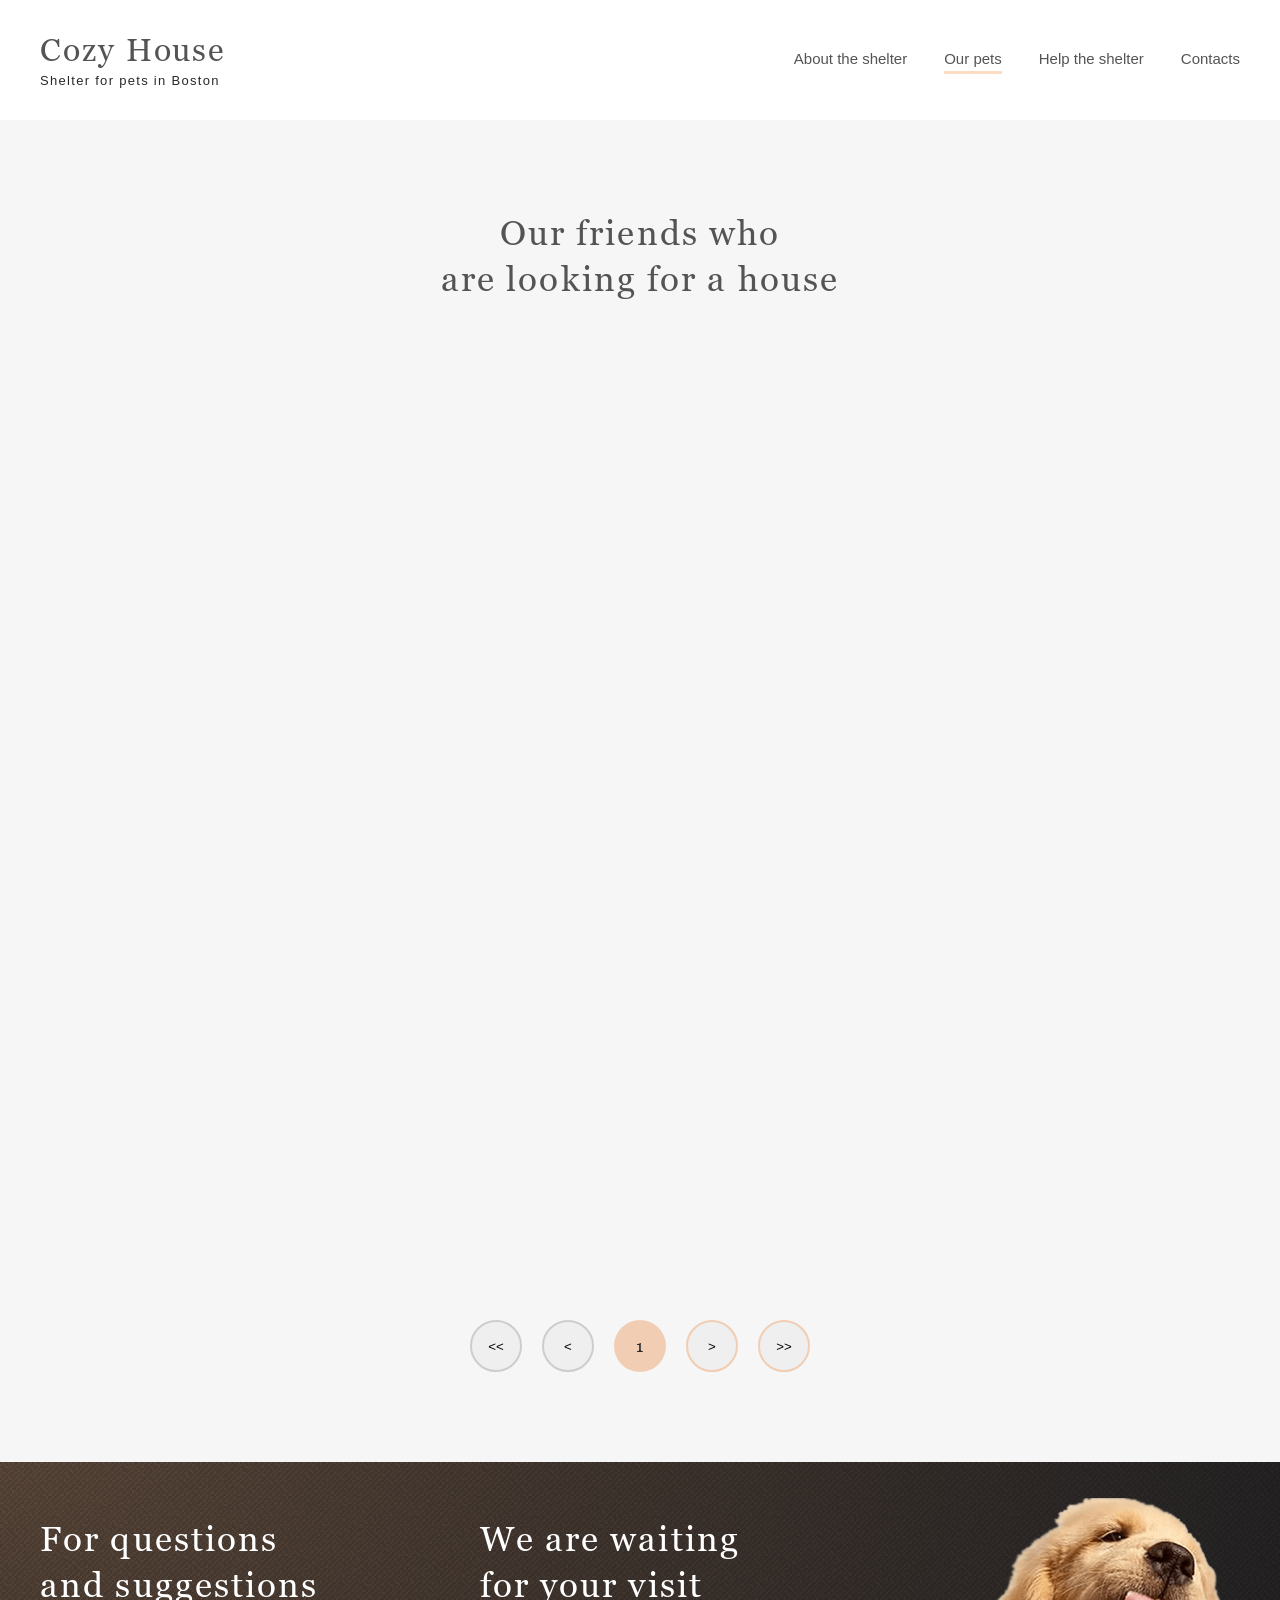
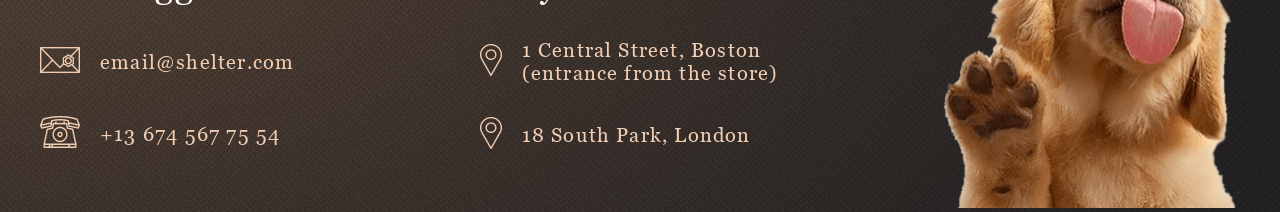
==== commit de3c6f11: "JS004 (Wed, Jun 24, 2026 23:48)" ====
--- a/pets.html
+++ b/pets.html
@@ -1,129 +1,104 @@
 <!DOCTYPE html>
 <html lang="en">
+  <head>
+    <script src="./pets.js" defer></script>
+    <link rel="icon" href="./img/icon-phone.png" />
+    <link rel="stylesheet" href="style.css" />
+    <meta charset="UTF-8" />
+    <meta name="viewport" content="width=device-width, initial-scale=1.0" />
+    <title>Our pets</title>
+  </head>
 
-<head>
-    <link rel="import" href="/index.html">
-    <link rel="icon" href="./img/icon-phone.png">
-    <link rel="stylesheet" href="style.css">
-    <meta charset="UTF-8">
-    <meta name="viewport" content="width=device-width, initial-scale=1.0">
-    <title>Our pets</title>
-</head>
-
-<body>
+  <body>
 
     <header class="main_pets">
-        <div class="head">
-            <div class="logo">
-                <div class="title_pets"><a href="./index.html">Cozy House</a></div>
-                <div class="subtitle_pets"><a href="./index.html">Shelter for pets in Boston</a></div>
-            </div>
-            <div class="burger"><img src="./img/Burger.png" alt=""></div>
-            <nav class="nav-menu_pets">
-                <ul>
-                    <li><a href="./index.html#about">About the shelter</a></li>
-                    <li id="active_a_pets"><a href="./pets.html#pets">Our pets</a></li>
-                    <li><a href="./index.html#help">Help the shelter</a></li>
-                    <li><a href="./pets.html#contacts">Contacts</a></li>
-                </ul>
-            </nav>
+      <div class="head">
+        <div class="logo">
+          <div class="title_pets"><a href="./index.html">Cozy House</a></div>
+          <div class="subtitle_pets">
+            <a href="./index.html">Shelter for pets in Boston</a>
+          </div>
         </div>
+        <div class="burger"><img src="./img/Burger.png" alt="" /></div>
+        <nav class="nav-menu_pets">
+          <ul>
+            <li><a href="./index.html#about">About the shelter</a></li>
+            <li id="active_a_pets"><a href="./pets.html#pets">Our pets</a></li>
+            <li><a href="./index.html#help">Help the shelter</a></li>
+            <li><a href="./pets.html#contacts">Contacts</a></li>
+          </ul>
+        </nav>
+      </div>
     </header>
 
     <div class="our_pets" id="pets">
-        <div class="container_our_pets">
-            <div class="name_pets"><h1>Our friends who <br>
-                are looking for a house</h1></div>
-            <div class="container_slider_pets_our_pets">
-                <div class="slide">
-                    <div class="img_slide"><img src="./img/pets-katrine.png" alt=""></div>
-                    <div class="name_slide">Katrine</div>
-                    <div> <button class="button_slide">Learn more</button></div>
-                </div>
-                <div class="slide">
-                    <div class="img_slide"><img src="./img/pets-jennifer.png" alt=""></div>
-                    <div class="name_slide">Janifer</div>
-                    <div> <button class="button_slide">Learn more</button></div>
-                </div>
-                <div class="slide">
-                    <div class="img_slide"><img src="./img/pets-woody.png" alt=""></div>
-                    <div class="name_slide">Woody</div>
-                    <div> <button class="button_slide">Learn more</button></div>
-                </div>
-                <div class="slide">
-                    <div class="img_slide"><img src="./img/pets-charly.png" alt=""></div>
-                    <div class="name_slide">Charly</div>
-                    <div> <button class="button_slide">Learn more</button></div>
-                </div>
-                <div class="slide">
-                    <div class="img_slide"><img src="./img/pets-katrine1.png" alt=""></div>
-                    <div class="name_slide">Sophia</div>
-                    <div> <button class="button_slide">Learn more</button></div>
-                </div>
-                <div class="slide">
-                    <div class="img_slide"><img src="./img/pets-scarlet.png" alt=""></div>
-                    <div class="name_slide">Scarlett</div>
-                    <div> <button class="button_slide">Learn more</button></div>
-                </div>
-                <div class="slide">
-                    <div class="img_slide"><img src="./img/freddie.png" alt=""></div>
-                    <div class="name_slide">Freddie</div>
-                    <div> <button class="button_slide">Learn more</button></div>
-                </div>
-                <div class="slide">
-                    <div class="img_slide"><img src="./img/pets-timmy.png" alt=""></div>
-                    <div class="name_slide">Timmy</div>
-                    <div> <button class="button_slide">Learn more</button></div>
-                </div>
-            </div>
-            <div class="container_navigation_pets">
-                <button class="prev" id="prev_inactive">&lt&lt</button>
-                
-                <button class="prev" id="prev_inactive">&lt</button>
-                
-                <div class="page_pets">1</div>
-                <button class="next">&gt</button>
-                <button class="next">&gt&gt</button>
-            </div>
+      <div class="container_our_pets">
+        <div class="name_pets">
+          <h1>
+            Our friends who <br />
+            are looking for a house
+          </h1>
         </div>
-    </div>    
+        <div class="container_slider_our_pets">
+          <div class="container_slides_our_pets">
+            <!-- <div class="slides_our_pets"></div> -->
+          </div>
+        </div>
+        <div class="container_navigation_pets">
+          <button class="prev" id="prev_inactive">&lt&lt</button>
+          <button class="prev" id="prev_inactive">&lt</button>
+          <div class="page_pets">1</div>
+          <button class="next">&gt</button>
+          <button class="next">&gt&gt</button>
+        </div>
+      </div>
+    </div>
 
     <footer class="footer" id="contacts">
-        <div class="container_footer">
-            <div class="text_footer">
-                <div class="name_footer">For questions <br> and suggestions</div>
-                <a href="mailto:email@shelter.com">
-                    <div class="email_footer">
-                        <div><img src="./img/icon-email.png" alt=""></div>
-                        <div>email@shelter.com</div>
-                    </div>
-                </a>
-                <a href="tel:+136745677554">
-                    <div class="tel_footer">
-                        <div><img src="./img/icon-phone.png" alt=""></div>
-                        <div>+13 674 567 75 54</div>
-                    </div>
-                </a>
+      <div class="container_footer">
+        <div class="text_footer">
+          <div class="name_footer">
+            For questions <br />
+            and suggestions
+          </div>
+          <a href="mailto:email@shelter.com">
+            <div class="email_footer">
+              <div><img src="./img/icon-email.png" alt="" /></div>
+              <div>email@shelter.com</div>
             </div>
-            <div class="text_footer">
-                <div class="name_footer">We are waiting <br> for your visit</div>
-                <a href="https://maps.google.com/?q=1+Central+Street,+Boston">
-                    <div class="adress_footer">
-                        <div><img src="./img/pin.png" alt=""></div>
-                        <div>1 Central Street, Boston <br> (entrance from the store)</div>
-                    </div>
-                </a>
-                <a href="https://maps.google.com/?q=18+South+Park,+London">
-                    <div class="adress_footer">
-                        <div><img src="./img/pin.png" alt=""></div>
-                        <div>18 South Park, London </div>
-                    </div>
-                </a>
+          </a>
+          <a href="tel:+136745677554">
+            <div class="tel_footer">
+              <div><img src="./img/icon-phone.png" alt="" /></div>
+              <div>+13 674 567 75 54</div>
             </div>
-            <div class="img_footer"><img src="./img/footer-puppy.png" alt=""></div>
+          </a>
         </div>
+        <div class="text_footer">
+          <div class="name_footer">
+            We are waiting <br />
+            for your visit
+          </div>
+          <a href="https://maps.google.com/?q=1+Central+Street,+Boston">
+            <div class="adress_footer">
+              <div><img src="./img/pin.png" alt="" /></div>
+              <div>
+                1 Central Street, Boston <br />
+                (entrance from the store)
+              </div>
+            </div>
+          </a>
+          <a href="https://maps.google.com/?q=18+South+Park,+London">
+            <div class="adress_footer">
+              <div><img src="./img/pin.png" alt="" /></div>
+              <div>18 South Park, London</div>
+            </div>
+          </a>
+        </div>
+        <div class="img_footer">
+          <img src="./img/footer-puppy.png" alt="" />
+        </div>
+      </div>
     </footer>
-
-</body>
-
-</html>+  </body>
+</html>
--- a/style.css
+++ b/style.css
@@ -42,7 +42,6 @@
 }
 
 .main {
-    /* margin: 0 auto; */
     min-height: 908px;
     display: flex;
     flex-direction: column;
@@ -52,7 +51,8 @@
 }
 
 @media (max-width: 1279px) {
-    .main, .main_pets {
+    .main,
+    .main_pets {
         min-height: 1165px;
         align-items: center;
         justify-content: space-between;
@@ -60,7 +60,8 @@
 }
 
 @media (max-width: 768px) {
-    .main, .main_pets {
+    .main,
+    .main_pets {
         min-height: 823px;
     }
 }
@@ -183,7 +184,8 @@
 }
 
 @media (max-width: 767px) {
-    .nav-menu, .nav-menu_pets {
+    .nav-menu,
+    .nav-menu_pets {
         display: none;
     }
 }
@@ -253,7 +255,8 @@
         width: 260px;
         min-height: 271px;
     }
-    .img_content img{
+
+    .img_content img {
         width: 260px;
         min-height: 271px;
     }
@@ -359,6 +362,7 @@
         flex-direction: column-reverse;
         justify-content: space-between;
     }
+
     .container_img_about_pets {
         display: flex;
         justify-content: center;
@@ -377,6 +381,7 @@
         min-height: 890px;
         display: flex;
     }
+
     .img_about_pets {
         width: 260px;
         min-height: 354px;
@@ -419,7 +424,6 @@
     }
 }
 
-
 .about_content_title {
     font-family: var(--second-family);
     font-weight: 400;
@@ -458,7 +462,7 @@
     display: flex;
     align-items: center;
     justify-content: space-between;
-    flex-direction: column;
+    flex-direction: column;    
 }
 
 @media (max-width: 1279px) {
@@ -518,7 +522,8 @@
 }
 
 .container_slider_pets {
-    width: 1200px;
+    width: 1200px; 
+    min-height: 435px;
     display: flex;
     justify-content: space-between;
     align-items: center;
@@ -530,25 +535,19 @@
         width: 708px;
         min-height: 435px;
     }
-    .container_slider_pets div:nth-child(4) {
-        display: none;
-    }
 }
 
 @media (max-width: 767px) {
     .container_slider_pets {
         width: 270px;
-        min-height: 507px;
+        height: 507px;
         display: flex;
         align-items: flex-start;
         flex-direction: column-reverse;
     }
-    .container_slider_pets div:nth-child(3) {
-        display: none;
-    }
-}
-
-.container_slider_pets_our_pets {
+}
+
+.container_slider_our_pets {
     width: 1200px;
     min-height: 930px;
     display: flex;
@@ -559,33 +558,18 @@
 }
 
 @media (max-width: 1279px) {
-    .container_slider_pets_our_pets {
+    .container_slider_our_pets {
         width: 580px;
         min-height: 1365px;
     }
-    .container_slider_pets_our_pets div:nth-child(4) {
-        display: none;
-    }
-    .container_slider_pets_our_pets div:nth-child(5) {
-        display: none;
-    }
-}
-
-@media (max-width: 767px) {
-    .container_slider_pets_our_pets {
+}
+
+@media (max-width: 767px) {
+    .container_slider_our_pets {
         width: 270px;
         min-height: 1365px;
-        gap:0px;
+        gap: 0px;
         justify-content: center;
-    }
-    .container_slider_pets_our_pets div:nth-child(6) {
-        display: none;
-    }
-    .container_slider_pets_our_pets div:nth-child(7) {
-        display: none;
-    }
-    .container_slider_pets_our_pets div:nth-child(8) {
-        display: none;
     }
 }
 
@@ -604,16 +588,18 @@
         position: relative;
         left: 43px;
     }
-    .container_navigation_pets .prev{
-        position:unset;
-    }
-      .container_navigation_pets .next{
-        position:unset;
-    }
+
+    .container_navigation_pets .prev {
+        position: unset;
+    }
+
+    .container_navigation_pets .next {
+        position: unset;
+    }
+
     .next {
         position: relative;
-        left: 172px;
-        top: 490px;
+        left: -94px;
     }
 }
 
@@ -631,9 +617,63 @@
     transform: scale(1);
 }
 
+.container_slides{
+    width: 990px;
+    overflow: hidden;
+}
+
+.container_slides_our_pets{
+    display: flex;
+    
+    width: 1200px;
+    min-height: 930px;
+    overflow: hidden;
+}
+
+
+@media (max-width:1279px) {
+    .container_slides{
+        width: 580px;
+    }
+}
+
+@media (max-width:767px) {
+    .container_slides{
+        width: 270px;
+    }
+}
+
+.slides {
+    
+    display: flex;
+    transition: 1s;
+}
+
+.slides_our_pets {
+    height: 930px;
+    display: flex;
+    flex-wrap: wrap;
+    justify-content: center;
+    transition: 1s;
+}
+
+@media (max-width:1279px) {
+    .slides{
+        width: 580px;
+    }    
+}
+
+@media (max-width:767px) {
+    .slides{
+        width: 270px;
+    }    
+}
+
 .slide {
+    margin-right: 90px;
     width: 270px;
-    min-height: 435px;
+    height: 435px;
+    justify-content: space-evenly;
     display: flex;
     flex-direction: column;
     align-items: center;
@@ -642,18 +682,29 @@
     transition: 0.3s;
 }
 
+@media (max-width: 1279px) {
+    .slide {
+        margin-right: 40px;
+    }
+}
+
 .slide:hover {
     box-shadow: 0.3em 0.3em 1em rgba(190, 190, 190, 0.3);
 }
 
 .name_slide {
-    margin-top: 31px;
     font-family: var(--font-family);
     font-weight: 400;
     font-size: 20px;
     letter-spacing: 0.06em;
     text-align: center;
     color: var(--color-dark-l);
+}
+
+@media (max-width: 767px) {
+    .name_slide {
+        padding-top: 25px;
+    }
 }
 
 .button_slide {
@@ -670,6 +721,7 @@
     color: var(--color-dark-3xl);
     background: var(--color-light-s);
 }
+
 
 .button_slide:hover {
     background: var(--color-light-l);
@@ -1049,16 +1101,7 @@
         display: flex;
         justify-content: space-evenly;
         width: 768px;
-
-
-
-
-
-
-
-
         min-height: 639px;
-        /* gap: 62px 0px; */
     }
 }
 
@@ -1066,7 +1109,6 @@
     .container_footer {
         width: 300px;
         min-height: 809px;
-        /* gap: 0px; */
     }
 }
 
@@ -1084,8 +1126,8 @@
 
 @media (max-width:1279px) {
     .name_footer {
-        padding-top: 32px;        
-    }  
+        padding-top: 32px;
+    }
 }
 
 @media (max-width:767px) {
@@ -1105,27 +1147,24 @@
 .email_footer,
 .tel_footer {
     display: flex;
-    /* flex-direction: row; */
     align-items: center;
     gap: 20px;
     cursor: pointer;
     transition: 0.5s;
-    
 }
 
 .email_footer {
     padding-top: 37px;
 }
+
 .tel_footer {
     padding-top: 35px;
 }
 
-.adress_footer{
+.adress_footer {
     width: 300px;
     padding-top: 32px;
 }
-
-
 
 .adress_footer:hover,
 .email_footer:hover,
@@ -1134,7 +1173,7 @@
     opacity: 0.6;
 }
 
-.text_footer {    
+.text_footer {
     min-height: 234px;
     display: flex;
     flex-direction: column;
@@ -1144,61 +1183,51 @@
     line-height: 115%;
     letter-spacing: 0.06em;
     color: var(--color-primary);
-    /* align-items: center; */
-}
-
-
+}
 
 @media (max-width:1279px) {
-    .email_footer{
+    .email_footer {
         padding-top: 35px;
-        /* align-items: flex-start; */
     }
     .text_footer {
-        /* width: 302px; */
         min-height: 234px;
     }
-    
 }
 
 @media (max-width:767px) {
     .email_footer {
         padding-top: 37px;
     }
-.text_footer {
+    .text_footer {
         /* width: 300px; */
         min-height: 235px;
         align-items: center;
         display: flex;
         justify-content: flex-start
     }
-    .adress_footer{
+    .adress_footer {
         padding-top: 22px;
     }
-    .container_footer .text_footer:nth-child(2) .name_footer{
+    .container_footer .text_footer:nth-child(2) .name_footer {
         padding-top: 18px;
     }
-
-    .container_footer .text_footer:nth-child(2) .adress_footer:nth-child(1){
-padding-top: 35px;
-    }
-
-}
-
+    .container_footer .text_footer:nth-child(2) .adress_footer:nth-child(1) {
+        padding-top: 35px;
+    }
+}
 
 @media (max-width:1279px) {
-    .img_footer{
-        display: flex;
-    align-items: flex-end;
-/* padding-top: 22px; */
-}
+    .img_footer {
+        display: flex;
+        align-items: flex-end;
+    }
 }
 
 @media (max-width:767px) {
-    .img_footer{
-display: flex;
-    align-items: flex-end;
-}
+    .img_footer {
+        display: flex;
+        align-items: flex-end;
+    }
     .img_footer img {
         width: 260px;
         min-height: 269px;
@@ -1250,7 +1279,7 @@
 }
 
 @media (max-width:767px) {
-    .container_navigation_pets{
+    .container_navigation_pets {
         width: 300px;
         min-height: 52px;
         gap: 10px
@@ -1272,4 +1301,42 @@
     line-height: 130%;
     letter-spacing: 0.06em;
     color: var(--color-dark-3xl);
-}+}
+
+.container_modal {    
+    min-height: 402px;
+    display: flex;
+    align-items: center;
+    justify-content: center;
+    position: fixed;
+    width: 100%;
+    height: 100%;
+    background: rgba(41, 41, 41, 0.6);
+    top: 0;
+    left: 0;
+}
+
+.modal {  
+    position: relative;
+    display: flex;
+    max-width: 900px;
+    width: 82%;
+    min-width: 240px;
+    box-shadow: 0 2px 35px 14px rgba(13, 13, 13, 0.04);
+    justify-content: space-between;
+    align-items: center;
+    background: hsl(0, 0%, 96%);
+    border-radius: 9px;
+}
+
+.modal img {
+    width: 350px;
+    min-height: 350px;
+    border-radius: 9px;
+}
+
+
+
+
+
+
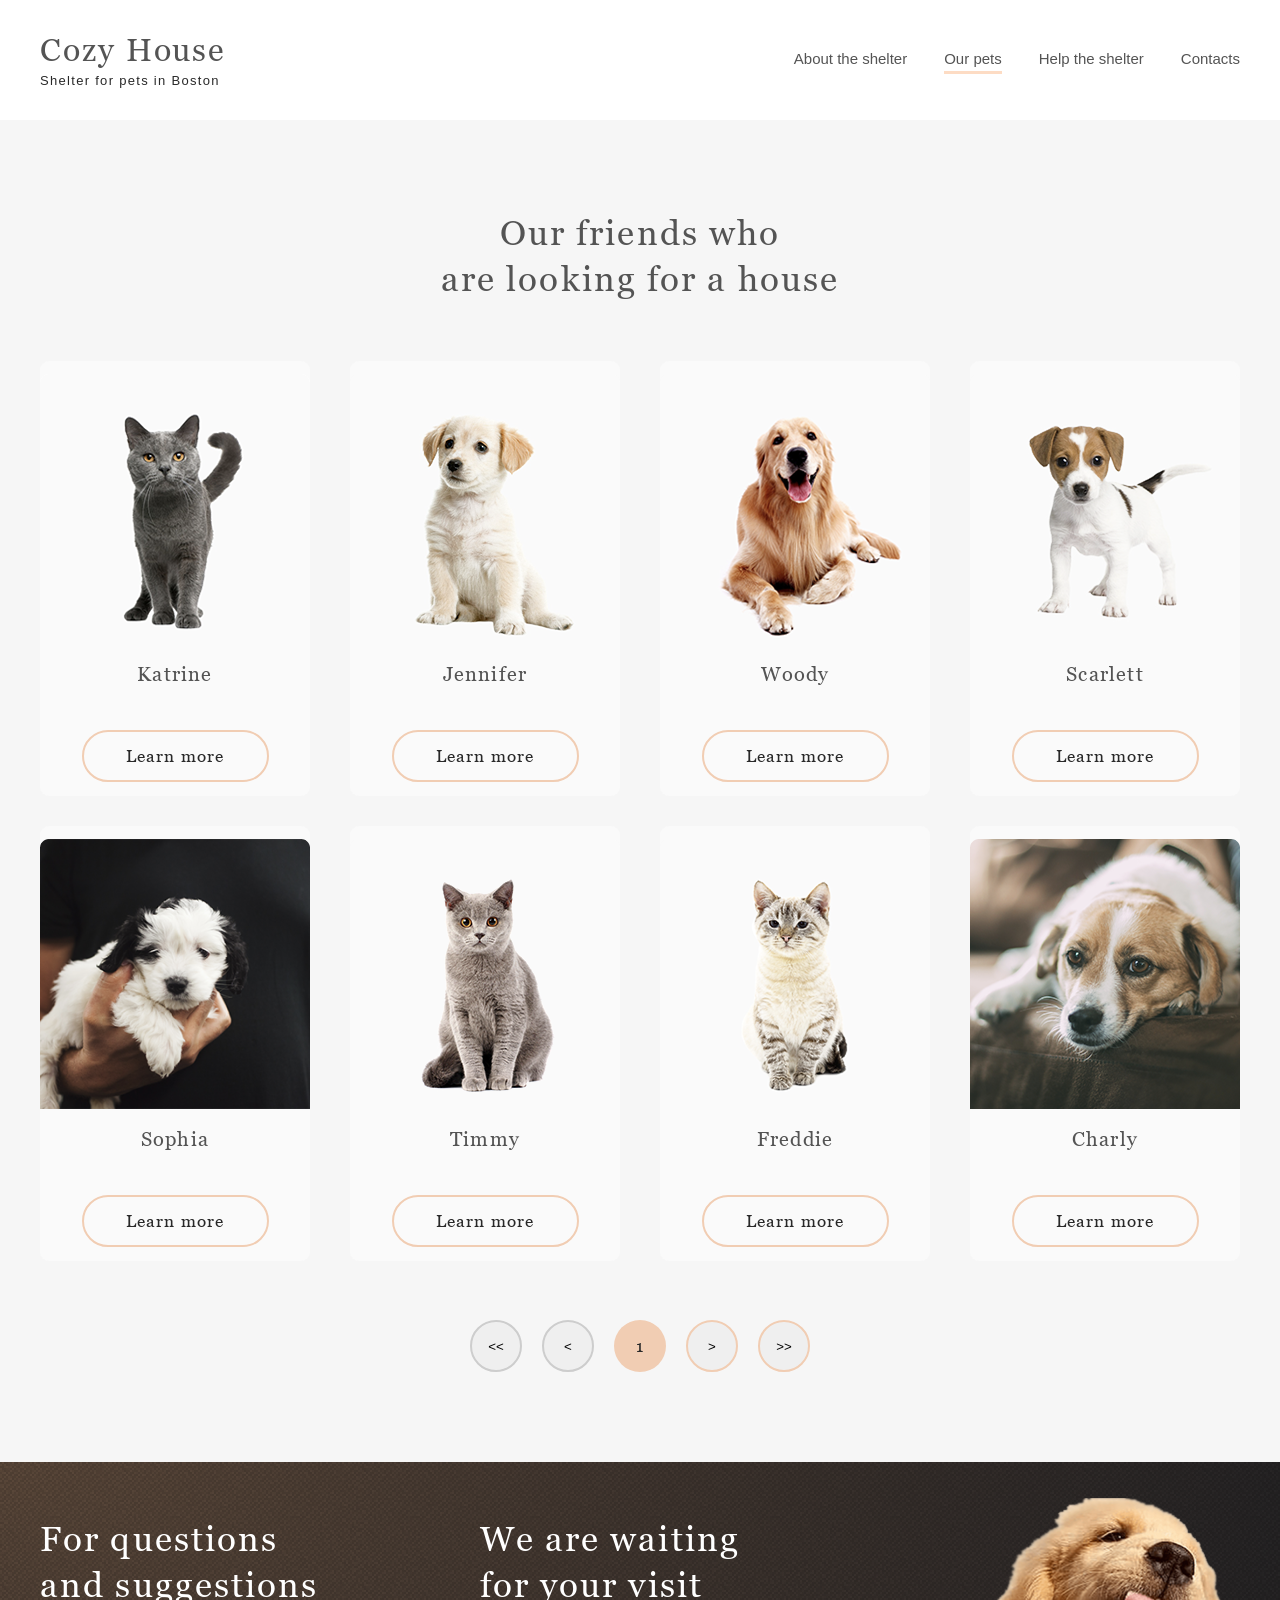
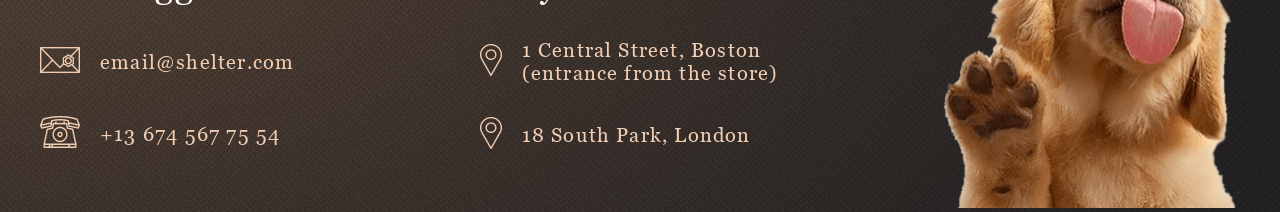
==== commit a996ed28: "JS005-our (Thu, Jun 25, 2026 14:09)" ====
--- a/pets.html
+++ b/pets.html
@@ -39,7 +39,7 @@
             are looking for a house
           </h1>
         </div>
-        <div class="container_slider_our_pets">
+        <div class="container_show_our_pets">
           <div class="container_slides_our_pets">
             <!-- <div class="slides_our_pets"></div> -->
           </div>
--- a/style.css
+++ b/style.css
@@ -547,25 +547,26 @@
     }
 }
 
-.container_slider_our_pets {
+.container_show_our_pets {
     width: 1200px;
     min-height: 930px;
     display: flex;
-    justify-content: space-between;
-    align-items: center;
-    flex-wrap: wrap;
-    gap: 35px;
-}
-
-@media (max-width: 1279px) {
-    .container_slider_our_pets {
+    /* justify-content: space-between; */
+    /* align-items: center;
+    flex-wrap: wrap; */
+    /* gap: 35px; */
+    overflow: hidden;
+}
+
+@media (max-width: 1279px) {
+    .container_show_our_pets {
         width: 580px;
         min-height: 1365px;
     }
 }
 
 @media (max-width: 767px) {
-    .container_slider_our_pets {
+    .container_show_our_pets {
         width: 270px;
         min-height: 1365px;
         gap: 0px;
@@ -624,10 +625,9 @@
 
 .container_slides_our_pets{
     display: flex;
-    
-    width: 1200px;
+        /* width: 1200px;
     min-height: 930px;
-    overflow: hidden;
+    overflow: hidden; */
 }
 
 
@@ -650,10 +650,12 @@
 }
 
 .slides_our_pets {
+   width: 1200px;
     height: 930px;
     display: flex;
     flex-wrap: wrap;
-    justify-content: center;
+    justify-content: space-between;
+    align-items: center;
     transition: 1s;
 }
 
@@ -670,7 +672,7 @@
 }
 
 .slide {
-    margin-right: 90px;
+    /* margin-right: 90px; */
     width: 270px;
     height: 435px;
     justify-content: space-evenly;
@@ -1250,7 +1252,7 @@
 }
 
 .container_our_pets {
-    min-height: 1162px;
+     min-height: 1162px;
     display: flex;
     flex-direction: column;
     align-items: center;
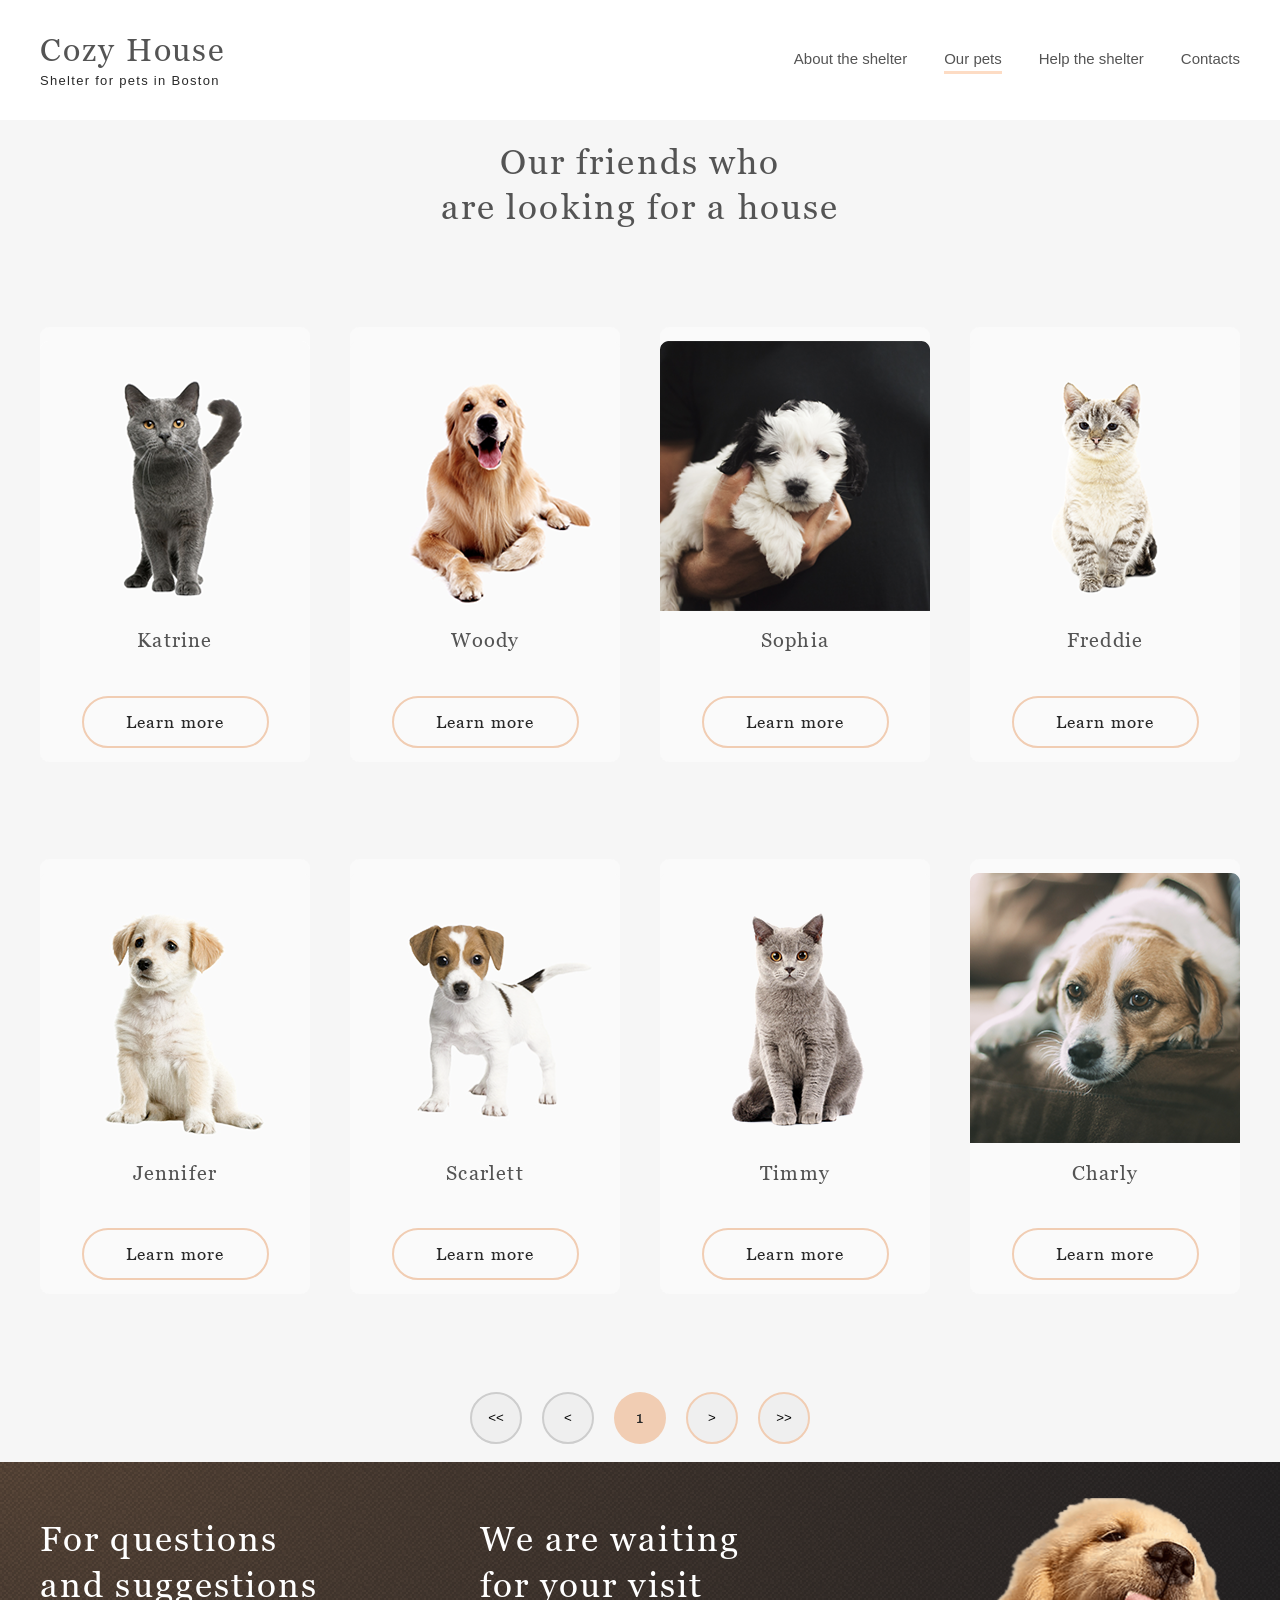
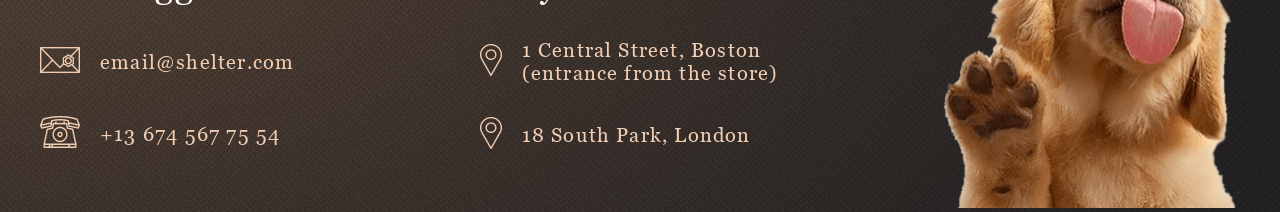
==== commit f7aa722b: "JS006-our02 (Thu, Jun 25, 2026 18:31)" ====
--- a/pets.html
+++ b/pets.html
@@ -41,7 +41,7 @@
         </div>
         <div class="container_show_our_pets">
           <div class="container_slides_our_pets">
-            <!-- <div class="slides_our_pets"></div> -->
+            <div class="slides_our_pets"></div>
           </div>
         </div>
         <div class="container_navigation_pets">
--- a/style.css
+++ b/style.css
@@ -1,1344 +1,1358 @@
 @font-face {
-    font-family: 'Georgia';
-    src: url('./fonts/Georgia/georgia.ttf');
+  font-family: 'Georgia';
+  src: url('./fonts/Georgia/georgia.ttf');
 }
 
 :root {
-    --color-light-xl: #fff;
-    --color-light-l: #f6f6f6;
-    --color-light-s: #fafafa;
-    --color-dark-s: #cdcdcd;
-    --color-dark-m: #b2b2b2;
-    --color-dark-l: #545454;
-    --color-dark-xl: #4c4c4c;
-    --color-dark-2xl: #444;
-    --color-dark-3xl: #292929;
-    --color-primary: #f1cdb3;
-    --color-primary-light: #fddcc4;
-    --start-screen-gradient-background: #211f20;
-    --footer-gradient-background: #211f20;
-    --font-family: "Georgia", sans-serif;
-    --second-family: "Arial", sans-serif;
-    --third-family: "Inter", sans-serif;
+  --color-light-xl: #fff;
+  --color-light-l: #f6f6f6;
+  --color-light-s: #fafafa;
+  --color-dark-s: #cdcdcd;
+  --color-dark-m: #b2b2b2;
+  --color-dark-l: #545454;
+  --color-dark-xl: #4c4c4c;
+  --color-dark-2xl: #444;
+  --color-dark-3xl: #292929;
+  --color-primary: #f1cdb3;
+  --color-primary-light: #fddcc4;
+  --start-screen-gradient-background: #211f20;
+  --footer-gradient-background: #211f20;
+  --font-family: 'Georgia', sans-serif;
+  --second-family: 'Arial', sans-serif;
+  --third-family: 'Inter', sans-serif;
 }
 
 body {
-    margin: 0px;
-    padding: 0px;
+  margin: 0px;
+  padding: 0px;
 }
 
 * {
-    box-sizing: border-box;
+  box-sizing: border-box;
 }
 
 html {
-    scroll-behavior: smooth;
-    -webkit-scroll-behavior: smooth
+  scroll-behavior: smooth;
+  -webkit-scroll-behavior: smooth;
 }
 
 a,
 h1 {
-    all: unset;
+  all: unset;
 }
 
 .main {
-    min-height: 908px;
-    display: flex;
+  min-height: 908px;
+  display: flex;
+  flex-direction: column;
+  align-items: center;
+  justify-content: space-between;
+  background: url(./img/noise_transparent@2x.png),
+    radial-gradient(100% 215.42% at 0% 0%, #5b483a 0%, #262425 100%), #211f20;
+}
+
+@media (max-width: 1279px) {
+  .main,
+  .main_pets {
+    min-height: 1165px;
+    align-items: center;
+    justify-content: space-between;
+  }
+}
+
+@media (max-width: 768px) {
+  .main,
+  .main_pets {
+    min-height: 823px;
+  }
+}
+
+.main_pets {
+  margin: 0 auto;
+  min-height: 120px;
+  display: flex;
+  flex-direction: column;
+  align-items: center;
+  justify-content: center;
+  background: var(--color-light-xl);
+}
+
+.container_head {
+  display: flex;
+  flex-direction: column;
+  align-items: center;
+  justify-content: center;
+  min-height: 120px;
+}
+
+.head {
+  width: 1200px;
+  min-height: 60px;
+  display: flex;
+  justify-content: space-between;
+  align-items: center;
+}
+
+@media (max-width: 1279px) {
+  .head {
+    width: 708px;
+  }
+}
+
+@media (max-width: 768px) {
+  .head {
+    display: flex;
+    width: 280px;
+    min-height: 60px;
+  }
+}
+
+.logo {
+  display: flex;
+  gap: 5px;
+  flex-direction: column;
+  cursor: pointer;
+}
+
+.title,
+.title h1 {
+  font-family: var(--font-family);
+  font-weight: 400;
+  font-size: 32px;
+  line-height: 110%;
+  letter-spacing: 0.06em;
+  color: var(--color-primary);
+}
+
+.title_pets {
+  font-family: var(--font-family);
+  font-weight: 400;
+  font-size: 32px;
+  line-height: 110%;
+  letter-spacing: 0.06em;
+  color: var(--color-dark-l);
+}
+
+.subtitle {
+  font-family: var(--second-family);
+  font-weight: 400;
+  font-size: 13px;
+  letter-spacing: 0.1em;
+  color: var(--color-light-xl);
+}
+
+.subtitle_pets {
+  font-family: var(--second-family);
+  font-weight: 400;
+  font-size: 13px;
+  letter-spacing: 0.1em;
+  color: var(--color-dark-3xl);
+}
+
+.burger {
+  display: none;
+  cursor: pointer;
+}
+
+@media (max-width: 767px) {
+  .burger {
+    display: flex;
+  }
+}
+
+.nav-menu ul {
+  list-style: none;
+  display: inline-flex;
+  gap: 37px;
+  font-family: var(--second-family);
+  font-weight: 400;
+  font-size: 15px;
+  line-height: 160%;
+  color: var(--color-dark-s);
+  cursor: pointer;
+}
+
+.nav-menu_pets ul {
+  list-style: none;
+  display: inline-flex;
+  gap: 37px;
+  font-family: var(--second-family);
+  font-weight: 400;
+  font-size: 15px;
+  line-height: 160%;
+  color: var(--color-dark-l);
+  cursor: pointer;
+}
+
+@media (max-width: 767px) {
+  .nav-menu,
+  .nav-menu_pets {
+    display: none;
+  }
+}
+
+#active_a {
+  color: #fff;
+  border-bottom: 3px solid var(--color-primary-light);
+}
+
+#active_a_pets {
+  border-bottom: 3px solid var(--color-primary-light);
+}
+
+.start_screen_content {
+  display: flex;
+  width: 1200px;
+  justify-content: space-between;
+  align-items: center;
+}
+
+@media (max-width: 1279px) {
+  .start_screen_content {
+    width: 569px;
+    min-height: 1015px;
     flex-direction: column;
     align-items: center;
-    justify-content: space-between;
-    background: url(./img/noise_transparent@2x.png), radial-gradient(100% 215.42% at 0% 0%, #5b483a 0%, #262425 100%), #211f20;
-}
-
-@media (max-width: 1279px) {
-    .main,
-    .main_pets {
-        min-height: 1165px;
-        align-items: center;
-        justify-content: space-between;
-    }
-}
-
-@media (max-width: 768px) {
-    .main,
-    .main_pets {
-        min-height: 823px;
-    }
-}
-
-.main_pets {
-    margin: 0 auto;
-    min-height: 120px;
-    display: flex;
-    flex-direction: column;
-    align-items: center;
-    justify-content: center;
-    background: var(--color-light-xl);
-}
-
-.container_head {
-    display: flex;
-    flex-direction: column;
-    align-items: center;
-    justify-content: center;
-    min-height: 120px;
-}
-
-.head {
-    width: 1200px;
-    min-height: 60px;
-    display: flex;
-    justify-content: space-between;
-    align-items: center;
-}
-
-@media (max-width: 1279px) {
-    .head {
-        width: 708px;
-    }
-}
-
-@media (max-width: 768px) {
-    .head {
-        display: flex;
-        width: 280px;
-        min-height: 60px;
-    }
-}
-
-.logo {
-    display: flex;
-    gap: 5px;
-    flex-direction: column;
-    cursor: pointer;
-}
-
-.title,
-.title h1 {
+  }
+}
+
+@media (max-width: 767px) {
+  .start_screen_content {
+    width: 300px;
+    min-height: 673px;
+    align-items: end;
+  }
+}
+
+.content {
+  display: flex;
+  flex-direction: column;
+  justify-content: space-between;
+  width: 460px;
+  min-height: 322px;
+}
+
+@media (max-width: 767px) {
+  .content {
+    width: 300px;
+    min-height: 296px;
+  }
+}
+
+/* .img_content {
+    display: flex;
+    min-height: 728px;
+} */
+
+@media (max-width: 1279px) {
+  .img_content img {
+    width: 569px;
+    height: 593px;
+    margin-left: 155px;
+  }
+}
+
+@media (max-width: 767px) {
+  .img_content img {
+    width: 260px;
+    height: 271px;
+  }
+}
+
+.name_content {
+  font-family: var(--font-family);
+  font-weight: 400;
+  font-size: 44px;
+  line-height: 130%;
+  color: var(--color-light-xl);
+}
+
+@media (max-width: 767px) {
+  .name_content {
     font-family: var(--font-family);
     font-weight: 400;
-    font-size: 32px;
-    line-height: 110%;
+    font-size: 25px;
+    line-height: 130%;
     letter-spacing: 0.06em;
-    color: var(--color-primary);
-}
-
-.title_pets {
-    font-family: var(--font-family);
-    font-weight: 400;
-    font-size: 32px;
-    line-height: 110%;
-    letter-spacing: 0.06em;
-    color: var(--color-dark-l);
-}
-
-.subtitle {
-    font-family: var(--second-family);
-    font-weight: 400;
-    font-size: 13px;
-    letter-spacing: 0.1em;
+    text-align: center;
     color: var(--color-light-xl);
-}
-
-.subtitle_pets {
-    font-family: var(--second-family);
-    font-weight: 400;
-    font-size: 13px;
-    letter-spacing: 0.1em;
-    color: var(--color-dark-3xl);
-}
-
-.burger {
-    display: none;
-    cursor: pointer;
-}
-
-@media (max-width: 767px) {
-    .burger {
-        display: flex;
-    }
-}
-
-.nav-menu ul {
-    list-style: none;
-    display: inline-flex;
-    gap: 37px;
+  }
+}
+
+.title_content {
+  font-family: var(--second-family);
+  font-weight: 400;
+  font-size: 15px;
+  line-height: 160%;
+  color: var(--color-dark-s);
+}
+
+@media (max-width: 767px) {
+  .title_content {
     font-family: var(--second-family);
     font-weight: 400;
     font-size: 15px;
     line-height: 160%;
+    text-align: center;
     color: var(--color-dark-s);
-    cursor: pointer;
-}
-
-.nav-menu_pets ul {
-    list-style: none;
-    display: inline-flex;
-    gap: 37px;
+  }
+}
+
+@media (max-width: 1279px) {
+  .container_button_content {
+    display: flex;
+    justify-content: center;
+  }
+}
+
+.button_content {
+  border-radius: 100px;
+  border-style: hidden;
+  width: 207px;
+  min-height: 52px;
+  background: var(--color-primary);
+  font-family: var(--font-family);
+  font-weight: 400;
+  font-size: 17px;
+  line-height: 130%;
+  letter-spacing: 0.06em;
+  color: var(--color-dark-3xl);
+}
+
+.button_content:hover {
+  cursor: pointer;
+  background: var(--color-primary-light);
+}
+
+.about {
+  margin: 0 auto;
+  min-height: 588px;
+  display: flex;
+  align-items: center;
+  justify-content: center;
+}
+
+@media (max-width: 1279px) {
+  .about {
+    min-height: 1048px;
+  }
+}
+
+@media (max-width: 767px) {
+  .about {
+    min-height: 974px;
+  }
+}
+
+.about_pets {
+  width: 1200px;
+  min-height: 408px;
+  display: flex;
+  justify-content: space-evenly;
+}
+
+@media (max-width: 1279px) {
+  .about_pets {
+    width: 437px;
+    min-height: 868px;
+    display: flex;
+    flex-direction: column-reverse;
+    justify-content: space-between;
+  }
+
+  .container_img_about_pets {
+    display: flex;
+    justify-content: center;
+  }
+
+  .img_about_pets {
+    width: 300px;
+    min-height: 408px;
+    align-self: center;
+  }
+}
+
+@media (max-width: 767px) {
+  .about_pets {
+    width: 300px;
+    min-height: 890px;
+    display: flex;
+  }
+
+  .img_about_pets {
+    width: 260px;
+    min-height: 354px;
+  }
+}
+
+.about_content {
+  width: 430px;
+  min-height: 380px;
+  display: flex;
+  flex-direction: column;
+  justify-content: space-between;
+}
+
+@media (max-width: 767px) {
+  .about_content {
+    width: 300px;
+    min-height: 494px;
+  }
+}
+
+.about_content_name {
+  font-family: var(--font-family);
+  font-weight: 400;
+  font-size: 35px;
+  line-height: 130%;
+  letter-spacing: 0.06em;
+  color: var(--color-dark-l);
+}
+
+@media (max-width: 767px) {
+  .about_content_name {
+    font-family: var(--font-family);
+    font-weight: 400;
+    font-size: 25px;
+    line-height: 130%;
+    letter-spacing: 0.06em;
+    text-align: center;
+    color: var(--color-dark-l);
+  }
+}
+
+.about_content_title {
+  font-family: var(--second-family);
+  font-weight: 400;
+  font-size: 15px;
+  line-height: 160%;
+  color: var(--color-dark-xl);
+}
+
+@media (max-width: 767px) {
+  .about_content_title {
     font-family: var(--second-family);
     font-weight: 400;
     font-size: 15px;
     line-height: 160%;
-    color: var(--color-dark-l);
-    cursor: pointer;
-}
-
-@media (max-width: 767px) {
-    .nav-menu,
-    .nav-menu_pets {
-        display: none;
-    }
-}
-
-#active_a {
-    color: #fff;
-    border-bottom: 3px solid var(--color-primary-light);
-}
-
-#active_a_pets {
-    border-bottom: 3px solid var(--color-primary-light);
-}
-
-.start_screen_content {
-    display: flex;
-    width: 1200px;
-    justify-content: space-between;
-    align-items: center;
-}
-
-@media (max-width: 1279px) {
-    .start_screen_content {
-        width: 569px;
-        min-height: 1015px;
-        flex-direction: column;
-        align-items: center;
-    }
-}
-
-@media (max-width: 767px) {
-    .start_screen_content {
-        width: 300px;
-        min-height: 673px;
-        align-items: end;
-    }
-}
-
-.content {
-    display: flex;
-    flex-direction: column;
-    justify-content: space-between;
-    width: 460px;
-    min-height: 322px;
-}
-
-@media (max-width: 767px) {
-    .content {
-        width: 300px;
-        min-height: 296px;
-    }
-}
-
-.img_content {
-    display: flex;
-    min-height: 728px;
-}
-
-@media (max-width: 1279px) {
-    .img_content {
-        min-height: 593px;
-        margin-left: 155px;
-    }
-}
-
-@media (max-width: 767px) {
-    .img_content {
-        width: 260px;
-        min-height: 271px;
-    }
-
-    .img_content img {
-        width: 260px;
-        min-height: 271px;
-    }
-}
-
-.name_content {
+    text-align: justify;
+    color: var(--color-dark-xl);
+  }
+}
+
+.pets {
+  display: flex;
+  justify-content: center;
+  align-items: center;
+  min-height: 877px;
+  background: var(--color-light-l);
+}
+
+@media (max-width: 767px) {
+  .pets {
+    min-height: 791px;
+  }
+}
+
+.container_pets {
+  min-height: 697px;
+  display: flex;
+  align-items: center;
+  justify-content: space-between;
+  flex-direction: column;
+}
+
+@media (max-width: 1279px) {
+  .container_pets {
+    width: 708px;
+    min-height: 697px;
+    display: flex;
+  }
+}
+
+@media (max-width: 768px) {
+  .container_pets {
+    width: 300px;
+    min-height: 707px;
+  }
+}
+
+.name_pets {
+  font-family: var(--font-family);
+  font-weight: 400;
+  font-size: 35px;
+  line-height: 130%;
+  letter-spacing: 0.06em;
+  text-align: center;
+  color: var(--color-dark-l);
+}
+
+@media (max-width: 767px) {
+  .name_pets {
     font-family: var(--font-family);
     font-weight: 400;
-    font-size: 44px;
-    line-height: 130%;
-    color: var(--color-light-xl);
-}
-
-@media (max-width: 767px) {
-    .name_content {
-        font-family: var(--font-family);
-        font-weight: 400;
-        font-size: 25px;
-        line-height: 130%;
-        letter-spacing: 0.06em;
-        text-align: center;
-        color: var(--color-light-xl);
-    }
-}
-
-.title_content {
-    font-family: var(--second-family);
-    font-weight: 400;
-    font-size: 15px;
-    line-height: 160%;
-    color: var(--color-dark-s);
-}
-
-@media (max-width:767px) {
-    .title_content {
-        font-family: var(--second-family);
-        font-weight: 400;
-        font-size: 15px;
-        line-height: 160%;
-        text-align: center;
-        color: var(--color-dark-s);
-    }
-}
-
-@media (max-width: 1279px) {
-    .container_button_content {
-        display: flex;
-        justify-content: center;
-    }
-}
-
-.button_content {
-    border-radius: 100px;
-    border-style: hidden;
-    width: 207px;
-    min-height: 52px;
-    background: var(--color-primary);
-    font-family: var(--font-family);
-    font-weight: 400;
-    font-size: 17px;
-    line-height: 130%;
-    letter-spacing: 0.06em;
-    color: var(--color-dark-3xl);
-}
-
-.button_content:hover {
-    cursor: pointer;
-    background: var(--color-primary-light);
-}
-
-.about {
-    margin: 0 auto;
-    min-height: 588px;
-    display: flex;
-    align-items: center;
-    justify-content: center;
-}
-
-@media (max-width: 1279px) {
-    .about {
-        min-height: 1048px;
-    }
-}
-
-@media (max-width: 767px) {
-    .about {
-        min-height: 974px;
-    }
-}
-
-.about_pets {
-    width: 1200px;
-    min-height: 408px;
-    display: flex;
-    justify-content: space-evenly;
-}
-
-@media (max-width: 1279px) {
-    .about_pets {
-        width: 437px;
-        min-height: 868px;
-        display: flex;
-        flex-direction: column-reverse;
-        justify-content: space-between;
-    }
-
-    .container_img_about_pets {
-        display: flex;
-        justify-content: center;
-    }
-
-    .img_about_pets {
-        width: 300px;
-        min-height: 408px;
-        align-self: center;
-    }
-}
-
-@media (max-width: 767px) {
-    .about_pets {
-        width: 300px;
-        min-height: 890px;
-        display: flex;
-    }
-
-    .img_about_pets {
-        width: 260px;
-        min-height: 354px;
-    }
-}
-
-.about_content {
-    width: 430px;
-    min-height: 380px;
-    display: flex;
-    flex-direction: column;
-    justify-content: space-between;
-}
-
-@media (max-width: 767px) {
-    .about_content {
-        width: 300px;
-        min-height: 494px;
-    }
-}
-
-.about_content_name {
-    font-family: var(--font-family);
-    font-weight: 400;
-    font-size: 35px;
-    line-height: 130%;
-    letter-spacing: 0.06em;
-    color: var(--color-dark-l);
-}
-
-@media (max-width: 767px) {
-    .about_content_name {
-        font-family: var(--font-family);
-        font-weight: 400;
-        font-size: 25px;
-        line-height: 130%;
-        letter-spacing: 0.06em;
-        text-align: center;
-        color: var(--color-dark-l);
-    }
-}
-
-.about_content_title {
-    font-family: var(--second-family);
-    font-weight: 400;
-    font-size: 15px;
-    line-height: 160%;
-    color: var(--color-dark-xl);
-}
-
-@media (max-width: 767px) {
-    .about_content_title {
-        font-family: var(--second-family);
-        font-weight: 400;
-        font-size: 15px;
-        line-height: 160%;
-        text-align: justify;
-        color: var(--color-dark-xl);
-    }
-}
-
-.pets {
-    display: flex;
-    justify-content: center;
-    align-items: center;
-    min-height: 877px;
-    background: var(--color-light-l);
-}
-
-@media (max-width: 767px) {
-    .pets {
-        min-height: 791px;
-    }
-}
-
-.container_pets {
-    min-height: 697px;
-    display: flex;
-    align-items: center;
-    justify-content: space-between;
-    flex-direction: column;    
-}
-
-@media (max-width: 1279px) {
-    .container_pets {
-        width: 708px;
-        min-height: 697px;
-        display: flex;
-    }
-}
-
-@media (max-width: 768px) {
-    .container_pets {
-        width: 300px;
-        min-height: 707px;
-    }
-}
-
-.name_pets {
-    font-family: var(--font-family);
-    font-weight: 400;
-    font-size: 35px;
+    font-size: 25px;
     line-height: 130%;
     letter-spacing: 0.06em;
     text-align: center;
     color: var(--color-dark-l);
-}
-
-@media (max-width: 767px) {
-    .name_pets {
-        font-family: var(--font-family);
-        font-weight: 400;
-        font-size: 25px;
-        line-height: 130%;
-        letter-spacing: 0.06em;
-        text-align: center;
-        color: var(--color-dark-l);
+  }
+}
+
+.button_pets {
+  border-radius: 100px;
+  border-style: hidden;
+  width: 261px;
+  min-height: 52px;
+  background: var(--color-primary);
+  font-family: var(--font-family);
+  font-weight: 400;
+  font-size: 17px;
+  line-height: 130%;
+  letter-spacing: 0.06em;
+  color: var(--color-dark-3xl);
+}
+
+.button_pets:hover {
+  cursor: pointer;
+  background: var(--color-primary-light);
+}
+
+.container_slider_pets {
+  width: 1200px;
+  min-height: 435px;
+  display: flex;
+  justify-content: space-between;
+  align-items: center;
+  flex-wrap: wrap;
+}
+
+@media (max-width: 1279px) {
+  .container_slider_pets {
+    width: 708px;
+    min-height: 435px;
+  }
+}
+
+@media (max-width: 767px) {
+  .container_slider_pets {
+    width: 270px;
+    height: 507px;
+    display: flex;
+    align-items: flex-start;
+    flex-direction: column-reverse;
+  }
+}
+
+.container_show_our_pets {
+  width: 1200px;
+  min-height: 930px;
+  display: flex;
+  /* justify-content: space-between; */
+  /* align-items: center;
+    flex-wrap: wrap; */
+  /* gap: 35px; */
+  overflow: hidden;
+}
+
+@media (max-width: 1279px) {
+  .container_show_our_pets {
+    width: 580px;
+    min-height: 1365px;
+  }
+}
+
+@media (max-width: 767px) {
+  .container_show_our_pets {
+    width: 270px;
+    min-height: 1365px;
+    /* gap: 0px; */
+  }
+}
+
+.prev,
+.next {
+  border-radius: 100px;
+  border: 2px solid var(--color-primary);
+  width: 52px;
+  min-height: 52px;
+  fill: var(--color-dark-3xl);
+  transition: 0.3s;
+}
+
+@media (max-width: 767px) {
+  .prev {
+    position: relative;
+    left: 43px;
+  }
+
+  .container_navigation_pets .prev {
+    position: unset;
+  }
+
+  .container_navigation_pets .next {
+    position: unset;
+  }
+
+  .next {
+    position: relative;
+    left: -94px;
+  }
+}
+
+#prev_inactive {
+  border: 2px solid var(--color-dark-s);
+}
+
+.prev:hover,
+.next:hover {
+  transform: scale(1.2);
+  cursor: pointer;
+}
+
+#prev_inactive:hover {
+  transform: scale(1);
+}
+
+.container_slides {
+  width: 990px;
+  overflow: hidden;
+}
+
+.container_slides_our_pets {
+  display: flex;
+  /* width: 1200px;
+    min-height: 930px;
+    overflow: hidden; */
+  transition: 1s;
+}
+
+@media (max-width: 1279px) {
+  .container_slides {
+    width: 580px;
+  }
+}
+
+@media (max-width: 767px) {
+  .container_slides {
+    width: 270px;
+  }
+}
+
+.slides {
+  display: flex;
+  transition: 1s;
+}
+
+.slides_our_pets {
+
+  width: 1200px;
+    height: 1162px;
+    display: flex;
+    flex-direction: column;
+    flex-wrap: wrap;
+    align-items: center;
+    transition: 1s;
+    justify-content: space-evenly;
+  
+}
+
+@media (max-width:1279px) {
+    .slides_our_pets{
+        height: 1365px;
     }
-}
-
-.button_pets {
-    border-radius: 100px;
-    border-style: hidden;
-    width: 261px;
-    min-height: 52px;
-    background: var(--color-primary);
+    
+}
+
+@media (max-width: 1279px) {
+  .slides {
+    width: 580px;
+
+  }
+}
+
+@media (max-width: 767px) {
+  .slides {
+    width: 270px;
+  }
+}
+
+.slide {
+  margin-right: 90px;
+  
+  width: 270px;
+  height: 435px;
+  justify-content: space-evenly;
+  display: flex;
+  flex-direction: column;
+  align-items: center;
+  border-radius: 9px;
+  background: var(--color-light-s);
+  transition: 0.3s;
+}
+
+.slide_pets {
+    margin-right: 40px;
+  width: 270px;
+  height: 435px;
+  justify-content: space-evenly;
+  display: flex;
+  flex-direction: column;
+  align-items: center;
+  border-radius: 9px;
+  background: var(--color-light-s);
+  transition: 0.3s;
+}
+
+@media (max-width: 1279px) {
+  .slide {
+    margin-right: 40px;
+  }
+}
+
+.slide:hover {
+  box-shadow: 0.3em 0.3em 1em rgba(190, 190, 190, 0.3);
+}
+
+.name_slide {
+  font-family: var(--font-family);
+  font-weight: 400;
+  font-size: 20px;
+  letter-spacing: 0.06em;
+  text-align: center;
+  color: var(--color-dark-l);
+}
+
+@media (max-width: 767px) {
+  .name_slide {
+    padding-top: 25px;
+  }
+}
+
+.button_slide {
+  margin-top: 30px;
+  border: 2px solid var(--color-primary);
+  border-radius: 100px;
+  width: 187px;
+  min-height: 52px;
+  font-family: var(--font-family);
+  font-weight: 400;
+  font-size: 17px;
+  line-height: 130%;
+  letter-spacing: 0.06em;
+  color: var(--color-dark-3xl);
+  background: var(--color-light-s);
+}
+
+.button_slide:hover {
+  background: var(--color-light-l);
+  cursor: pointer;
+}
+
+.img_slide {
+  width: 270px;
+  min-height: 270px;
+}
+
+.help {
+  min-height: 611px;
+  display: flex;
+  align-items: center;
+  justify-content: center;
+  background: var(--color-light-xl);
+}
+
+@media (max-width: 1279px) {
+  .help {
+    min-height: 779px;
+  }
+}
+
+@media (max-width: 767px) {
+  .help {
+    margin: 0 auto;
+    width: 320px;
+    min-height: 745px;
+  }
+}
+
+.container_help {
+  min-height: 431px;
+  width: 1200px;
+  display: flex;
+  align-items: center;
+  justify-content: space-between;
+  flex-direction: column;
+}
+
+@media (max-width: 1279px) {
+  .container_help {
+    width: 630px;
+    min-height: 599px;
+    display: flex;
+  }
+}
+
+@media (max-width: 727px) {
+  .container_help {
+    width: 320px;
+    min-height: 745px;
+    justify-content: space-evenly;
+  }
+}
+
+.name_help {
+  width: 310px;
+  min-height: 90px;
+  font-family: var(--font-family);
+  font-weight: 400;
+  font-size: 35px;
+  line-height: 130%;
+  letter-spacing: 0.06em;
+  text-align: center;
+  color: var(--color-dark-l);
+}
+
+@media (max-width: 767px) {
+  .name_help {
+    width: 222px;
+    min-height: 64px;
     font-family: var(--font-family);
     font-weight: 400;
-    font-size: 17px;
-    line-height: 130%;
-    letter-spacing: 0.06em;
-    color: var(--color-dark-3xl);
-}
-
-.button_pets:hover {
-    cursor: pointer;
-    background: var(--color-primary-light);
-}
-
-.container_slider_pets {
-    width: 1200px; 
-    min-height: 435px;
-    display: flex;
-    justify-content: space-between;
-    align-items: center;
-    flex-wrap: wrap;
-}
-
-@media (max-width: 1279px) {
-    .container_slider_pets {
-        width: 708px;
-        min-height: 435px;
-    }
-}
-
-@media (max-width: 767px) {
-    .container_slider_pets {
-        width: 270px;
-        height: 507px;
-        display: flex;
-        align-items: flex-start;
-        flex-direction: column-reverse;
-    }
-}
-
-.container_show_our_pets {
-    width: 1200px;
-    min-height: 930px;
-    display: flex;
-    /* justify-content: space-between; */
-    /* align-items: center;
-    flex-wrap: wrap; */
-    /* gap: 35px; */
-    overflow: hidden;
-}
-
-@media (max-width: 1279px) {
-    .container_show_our_pets {
-        width: 580px;
-        min-height: 1365px;
-    }
-}
-
-@media (max-width: 767px) {
-    .container_show_our_pets {
-        width: 270px;
-        min-height: 1365px;
-        gap: 0px;
-        justify-content: center;
-    }
-}
-
-.prev,
-.next {
-    border-radius: 100px;
-    border: 2px solid var(--color-primary);
-    width: 52px;
-    min-height: 52px;
-    fill: var(--color-dark-3xl);
-    transition: 0.3s;
-}
-
-@media (max-width: 767px) {
-    .prev {
-        position: relative;
-        left: 43px;
-    }
-
-    .container_navigation_pets .prev {
-        position: unset;
-    }
-
-    .container_navigation_pets .next {
-        position: unset;
-    }
-
-    .next {
-        position: relative;
-        left: -94px;
-    }
-}
-
-#prev_inactive {
-    border: 2px solid var(--color-dark-s);
-}
-
-.prev:hover,
-.next:hover {
-    transform: scale(1.2);
-    cursor: pointer;
-}
-
-#prev_inactive:hover {
-    transform: scale(1);
-}
-
-.container_slides{
-    width: 990px;
-    overflow: hidden;
-}
-
-.container_slides_our_pets{
-    display: flex;
-        /* width: 1200px;
-    min-height: 930px;
-    overflow: hidden; */
-}
-
-
-@media (max-width:1279px) {
-    .container_slides{
-        width: 580px;
-    }
-}
-
-@media (max-width:767px) {
-    .container_slides{
-        width: 270px;
-    }
-}
-
-.slides {
-    
-    display: flex;
-    transition: 1s;
-}
-
-.slides_our_pets {
-   width: 1200px;
-    height: 930px;
-    display: flex;
-    flex-wrap: wrap;
-    justify-content: space-between;
-    align-items: center;
-    transition: 1s;
-}
-
-@media (max-width:1279px) {
-    .slides{
-        width: 580px;
-    }    
-}
-
-@media (max-width:767px) {
-    .slides{
-        width: 270px;
-    }    
-}
-
-.slide {
-    /* margin-right: 90px; */
-    width: 270px;
-    height: 435px;
-    justify-content: space-evenly;
-    display: flex;
-    flex-direction: column;
-    align-items: center;
-    border-radius: 9px;
-    background: var(--color-light-s);
-    transition: 0.3s;
-}
-
-@media (max-width: 1279px) {
-    .slide {
-        margin-right: 40px;
-    }
-}
-
-.slide:hover {
-    box-shadow: 0.3em 0.3em 1em rgba(190, 190, 190, 0.3);
-}
-
-.name_slide {
-    font-family: var(--font-family);
-    font-weight: 400;
-    font-size: 20px;
-    letter-spacing: 0.06em;
-    text-align: center;
-    color: var(--color-dark-l);
-}
-
-@media (max-width: 767px) {
-    .name_slide {
-        padding-top: 25px;
-    }
-}
-
-.button_slide {
-    margin-top: 30px;
-    border: 2px solid var(--color-primary);
-    border-radius: 100px;
-    width: 187px;
-    min-height: 52px;
-    font-family: var(--font-family);
-    font-weight: 400;
-    font-size: 17px;
-    line-height: 130%;
-    letter-spacing: 0.06em;
-    color: var(--color-dark-3xl);
-    background: var(--color-light-s);
-}
-
-
-.button_slide:hover {
-    background: var(--color-light-l);
-    cursor: pointer;
-}
-
-.img_slide {
-    width: 270px;
-    min-height: 270px;
-}
-
-.help {
-    min-height: 611px;
-    display: flex;
-    align-items: center;
-    justify-content: center;
-    background: var(--color-light-xl);
-}
-
-@media (max-width: 1279px) {
-    .help {
-        min-height: 779px;
-    }
-}
-
-@media (max-width: 767px) {
-    .help {
-        margin: 0 auto;
-        width: 320px;
-        min-height: 745px;
-    }
-}
-
-.container_help {
-    min-height: 431px;
-    width: 1200px;
-    display: flex;
-    align-items: center;
-    justify-content: space-between;
-    flex-direction: column;
-}
-
-@media (max-width: 1279px) {
-    .container_help {
-        width: 630px;
-        min-height: 599px;
-        display: flex;
-    }
-}
-
-@media (max-width: 727px) {
-    .container_help {
-        width: 320px;
-        min-height: 745px;
-        justify-content: space-evenly;
-    }
-}
-
-.name_help {
-    width: 310px;
-    min-height: 90px;
-    font-family: var(--font-family);
-    font-weight: 400;
-    font-size: 35px;
+    font-size: 25px;
     line-height: 130%;
     letter-spacing: 0.06em;
     text-align: center;
     color: var(--color-dark-l);
-}
-
-@media (max-width: 767px) {
-    .name_help {
-        width: 222px;
-        min-height: 64px;
-        font-family: var(--font-family);
-        font-weight: 400;
-        font-size: 25px;
-        line-height: 130%;
-        letter-spacing: 0.06em;
-        text-align: center;
-        color: var(--color-dark-l);
-    }
+  }
 }
 
 .icon_help {
-    min-height: 281px;
-    width: 1026px;
-    display: flex;
-    justify-content: center;
-    flex-wrap: wrap;
-    align-content: space-between;
-    gap: 0px 119px;
-}
-
-@media (max-width: 1279px) {
-    .icon_help {
-        width: 630px;
-        min-height: 449px;
-        gap: 18px 109px;
-    }
-}
-
-@media (max-width: 767px) {
-    .icon_help {
-        width: 300px;
-        min-height: 555px;
-        gap: 0px 0px;
-        justify-content: flex-start;
-    }
+  min-height: 281px;
+  width: 1026px;
+  display: flex;
+  justify-content: center;
+  flex-wrap: wrap;
+  align-content: space-between;
+  gap: 0px 119px;
+}
+
+@media (max-width: 1279px) {
+  .icon_help {
+    width: 630px;
+    min-height: 449px;
+    gap: 18px 109px;
+  }
+}
+
+@media (max-width: 767px) {
+  .icon_help {
+    width: 300px;
+    min-height: 555px;
+    gap: 0px 0px;
+    justify-content: flex-start;
+  }
 }
 
 .icon {
-    min-height: 113px;
-    display: flex;
-    flex-direction: column;
-    align-items: center;
-    justify-content: space-between;
-    transition: 0.2s;
+  min-height: 113px;
+  display: flex;
+  flex-direction: column;
+  align-items: center;
+  justify-content: space-between;
+  transition: 0.2s;
 }
 
 .icon:hover {
-    transform: scale(1.05);
-    cursor: pointer;
-}
-
-@media (max-width: 1279px) {
-    .icon {
-        width: 121px;
-        min-height: 112px;
-    }
-}
-
-@media (max-width: 767px) {
-    .icon {
-        width: 145px;
-        min-height: 87px;
-    }
-}
-
-@media (max-width: 767px) {
-    .img_icon img {
-        width: 50px;
-        min-height: 50px;
-    }
+  transform: scale(1.05);
+  cursor: pointer;
+}
+
+@media (max-width: 1279px) {
+  .icon {
+    width: 121px;
+    min-height: 112px;
+  }
+}
+
+@media (max-width: 767px) {
+  .icon {
+    width: 145px;
+    min-height: 87px;
+  }
+}
+
+@media (max-width: 767px) {
+  .img_icon img {
+    width: 50px;
+    min-height: 50px;
+  }
 }
 
 .name_icon {
+  font-family: var(--font-family);
+  font-weight: 400;
+  font-size: 20px;
+  line-height: 115%;
+  letter-spacing: 0.06em;
+  text-align: center;
+  color: var(--color-dark-l);
+}
+
+@media (max-width: 767px) {
+  .name_icon {
     font-family: var(--font-family);
     font-weight: 400;
-    font-size: 20px;
-    line-height: 115%;
+    font-size: 15px;
+    line-height: 110%;
     letter-spacing: 0.06em;
     text-align: center;
     color: var(--color-dark-l);
-}
-
-@media (max-width: 767px) {
-    .name_icon {
-        font-family: var(--font-family);
-        font-weight: 400;
-        font-size: 15px;
-        line-height: 110%;
-        letter-spacing: 0.06em;
-        text-align: center;
-        color: var(--color-dark-l);
-    }
+  }
 }
 
 .donation {
-    display: flex;
-    min-height: 462px;
-    background: var(--color-light-l);
+  display: flex;
+  min-height: 462px;
+  background: var(--color-light-l);
+  align-items: center;
+  justify-content: center;
+}
+
+@media (max-width: 1279px) {
+  .donation {
+    min-height: 783px;
+  }
+}
+
+@media (max-width: 767px) {
+  .donation {
+    min-height: 543px;
+  }
+}
+
+.container_donation {
+  display: flex;
+  justify-content: space-between;
+  width: 915px;
+}
+
+@media (max-width: 1279px) {
+  .container_donation {
+    display: flex;
+    flex-direction: column-reverse;
+    justify-content: space-between;
     align-items: center;
-    justify-content: center;
-}
-
-@media (max-width: 1279px) {
-    .donation {
-        min-height: 783px;
-    }
-}
-
-@media (max-width: 767px) {
-    .donation {
-        min-height: 543px;
-    }
-}
-
-.container_donation {
-    display: flex;
-    justify-content: space-between;
-    width: 915px;
-}
-
-@media (max-width: 1279px) {
-    .container_donation {
-        display: flex;
-        flex-direction: column-reverse;
-        justify-content: space-between;
-        align-items: center;
-        width: 505px;
-        min-height: 600px;
-    }
-}
-
-@media (max-width: 767px) {
-    .container_donation {
-        width: 320px;
-        min-height: 543px;
-        justify-content: space-evenly;
-    }
-}
-
-@media (max-width: 767px) {
-    .img_donation {
-        width: 260px;
-        min-height: 135px;
-    }
-}
-
-@media (max-width:767px) {
-    .img_donation img {
-        width: 260px;
-        min-height: 135px;
-    }
+    width: 505px;
+    min-height: 600px;
+  }
+}
+
+@media (max-width: 767px) {
+  .container_donation {
+    width: 320px;
+    min-height: 543px;
+    justify-content: space-evenly;
+  }
+}
+
+@media (max-width: 767px) {
+  .img_donation {
+    width: 260px;
+    min-height: 135px;
+  }
+}
+
+@media (max-width: 767px) {
+  .img_donation img {
+    width: 260px;
+    min-height: 135px;
+  }
 }
 
 .text_donation {
-    width: 380px;
-    min-height: 282px;
-    display: flex;
-    flex-direction: column;
-    justify-content: space-between;
-}
-
-@media (max-width:767px) {
-    .text_donation {
-        width: 300px;
-        min-height: 281px;
-        align-items: center;
-    }
+  width: 380px;
+  min-height: 282px;
+  display: flex;
+  flex-direction: column;
+  justify-content: space-between;
+}
+
+@media (max-width: 767px) {
+  .text_donation {
+    width: 300px;
+    min-height: 281px;
+    align-items: center;
+  }
 }
 
 .name_text_donation {
+  font-family: var(--font-family);
+  font-weight: 400;
+  font-size: 35px;
+  line-height: 130%;
+  letter-spacing: 0.06em;
+  color: var(--color-dark-l);
+}
+
+@media (max-width: 767px) {
+  .name_text_donation {
     font-family: var(--font-family);
     font-weight: 400;
-    font-size: 35px;
+    font-size: 25px;
     line-height: 130%;
     letter-spacing: 0.06em;
+    text-align: center;
     color: var(--color-dark-l);
-}
-
-@media (max-width: 767px) {
-    .name_text_donation {
-        font-family: var(--font-family);
-        font-weight: 400;
-        font-size: 25px;
-        line-height: 130%;
-        letter-spacing: 0.06em;
-        text-align: center;
-        color: var(--color-dark-l);
-    }
+  }
 }
 
 .title_text_donation {
+  font-family: var(--font-family);
+  font-weight: 400;
+  font-size: 15px;
+  line-height: 110%;
+  letter-spacing: 0.06em;
+  color: var(--color-dark-l);
+}
+
+@media (max-width: 767px) {
+  .title_text_donation {
+    font-family: var(--font-family);
+    font-weight: 400;
+    font-size: 13px;
+    line-height: 160%;
+    color: var(--color-dark-l);
+  }
+}
+
+.container_tel_text_donation {
+  border-radius: 9px;
+  width: 349px;
+  min-height: 43px;
+  background: var(--color-primary);
+  display: flex;
+  align-items: center;
+  justify-content: space-evenly;
+}
+
+@media (max-width: 767px) {
+  .container_tel_text_donation {
+    width: 281px;
+    min-height: 43px;
+  }
+}
+
+.tel_text_donation {
+  font-family: var(--font-family);
+  font-weight: 400;
+  font-size: 20px;
+  line-height: 115%;
+  letter-spacing: 0.06em;
+  color: var(--color-dark-l);
+}
+
+@media (max-width: 767px) {
+  .tel_text_donation {
     font-family: var(--font-family);
     font-weight: 400;
     font-size: 15px;
     line-height: 110%;
     letter-spacing: 0.06em;
     color: var(--color-dark-l);
-}
-
-@media (max-width: 767px) {
-    .title_text_donation {
-        font-family: var(--font-family);
-        font-weight: 400;
-        font-size: 13px;
-        line-height: 160%;
-        color: var(--color-dark-l);
-    }
-}
-
-.container_tel_text_donation {
-    border-radius: 9px;
-    width: 349px;
-    min-height: 43px;
-    background: var(--color-primary);
-    display: flex;
-    align-items: center;
-    justify-content: space-evenly;
-}
-
-@media (max-width: 767px) {
-    .container_tel_text_donation {
-        width: 281px;
-        min-height: 43px;
-    }
-}
-
-.tel_text_donation {
-    font-family: var(--font-family);
-    font-weight: 400;
-    font-size: 20px;
-    line-height: 115%;
-    letter-spacing: 0.06em;
-    color: var(--color-dark-l);
-}
-
-@media (max-width: 767px) {
-    .tel_text_donation {
-        font-family: var(--font-family);
-        font-weight: 400;
-        font-size: 15px;
-        line-height: 110%;
-        letter-spacing: 0.06em;
-        color: var(--color-dark-l);
-    }
+  }
 }
 
 .ps_text_donation {
+  font-family: var(--second-family);
+  font-style: italic;
+  font-weight: 400;
+  font-size: 12px;
+  line-height: 150%;
+  color: var(--color-dark-m);
+}
+
+@media (max-width: 767px) {
+  .ps_text_donation {
+    width: 280px;
+    min-height: 90px;
     font-family: var(--second-family);
     font-style: italic;
     font-weight: 400;
     font-size: 12px;
     line-height: 150%;
+    text-align: justify;
     color: var(--color-dark-m);
-}
-
-@media (max-width:767px) {
-    .ps_text_donation {
-        width: 280px;
-        min-height: 90px;
-        font-family: var(--second-family);
-        font-style: italic;
-        font-weight: 400;
-        font-size: 12px;
-        line-height: 150%;
-        text-align: justify;
-        color: var(--color-dark-m);
-    }
+  }
 }
 
 .footer {
-    display: flex;
-    min-height: 350px;
-    background: url(./img/noise_transparent@2x.png), radial-gradient(100% 215.42% at 0% 0%, #5b483a 0%, #262425 100%), #211f20;
-    justify-content: space-around;
-    align-items: flex-end;
-}
-
-@media (max-width: 1279px) {
-    .footer {
-        min-height: 639px;
-        align-items: center;
-    }
-}
-
-@media (max-width: 767px) {
-    .footer {
-        min-height: 809px;
-    }
+  display: flex;
+  min-height: 350px;
+  background: url(./img/noise_transparent@2x.png),
+    radial-gradient(100% 215.42% at 0% 0%, #5b483a 0%, #262425 100%), #211f20;
+  justify-content: space-around;
+  align-items: flex-end;
+}
+
+@media (max-width: 1279px) {
+  .footer {
+    min-height: 639px;
+    align-items: center;
+  }
+}
+
+@media (max-width: 767px) {
+  .footer {
+    min-height: 809px;
+  }
 }
 
 .container_footer {
-    width: 1200px;
-    min-height: 310px;
-    display: flex;
-    flex-direction: row;
-    justify-content: space-between;
-    flex-wrap: wrap
-}
-
-@media (max-width: 1279px) {
-    .container_footer {
-        /* margin: 0 auto; */
-        display: flex;
-        justify-content: space-evenly;
-        width: 768px;
-        min-height: 639px;
-    }
-}
-
-@media (max-width: 767px) {
-    .container_footer {
-        width: 300px;
-        min-height: 809px;
-    }
+  width: 1200px;
+  min-height: 310px;
+  display: flex;
+  flex-direction: row;
+  justify-content: space-between;
+  flex-wrap: wrap;
+}
+
+@media (max-width: 1279px) {
+  .container_footer {
+    /* margin: 0 auto; */
+    display: flex;
+    justify-content: space-evenly;
+    width: 768px;
+    min-height: 639px;
+  }
+}
+
+@media (max-width: 767px) {
+  .container_footer {
+    width: 300px;
+    min-height: 809px;
+  }
 }
 
 .name_footer {
-    padding-top: 18px;
-    width: 279px;
-    min-height: 90px;
+  padding-top: 18px;
+  width: 279px;
+  min-height: 90px;
+  font-family: var(--font-family);
+  font-weight: 400;
+  font-size: 35px;
+  line-height: 130%;
+  letter-spacing: 0.06em;
+  color: var(--color-light-xl);
+}
+
+@media (max-width: 1279px) {
+  .name_footer {
+    padding-top: 32px;
+  }
+}
+
+@media (max-width: 767px) {
+  .name_footer {
+    padding-top: 31px;
     font-family: var(--font-family);
     font-weight: 400;
-    font-size: 35px;
+    font-size: 25px;
     line-height: 130%;
     letter-spacing: 0.06em;
+    text-align: center;
     color: var(--color-light-xl);
-}
-
-@media (max-width:1279px) {
-    .name_footer {
-        padding-top: 32px;
-    }
-}
-
-@media (max-width:767px) {
-    .name_footer {
-        padding-top: 31px;
-        font-family: var(--font-family);
-        font-weight: 400;
-        font-size: 25px;
-        line-height: 130%;
-        letter-spacing: 0.06em;
-        text-align: center;
-        color: var(--color-light-xl);
-    }
+  }
 }
 
 .adress_footer,
 .email_footer,
 .tel_footer {
-    display: flex;
-    align-items: center;
-    gap: 20px;
-    cursor: pointer;
-    transition: 0.5s;
+  display: flex;
+  align-items: center;
+  gap: 20px;
+  cursor: pointer;
+  transition: 0.5s;
 }
 
 .email_footer {
-    padding-top: 37px;
+  padding-top: 37px;
 }
 
 .tel_footer {
-    padding-top: 35px;
+  padding-top: 35px;
 }
 
 .adress_footer {
-    width: 300px;
-    padding-top: 32px;
+  width: 300px;
+  padding-top: 32px;
 }
 
 .adress_footer:hover,
 .email_footer:hover,
 .tel_footer:hover {
-    transform: scale(1.05);
-    opacity: 0.6;
+  transform: scale(1.05);
+  opacity: 0.6;
 }
 
 .text_footer {
+  min-height: 234px;
+  display: flex;
+  flex-direction: column;
+  font-family: var(--font-family);
+  font-weight: 400;
+  font-size: 20px;
+  line-height: 115%;
+  letter-spacing: 0.06em;
+  color: var(--color-primary);
+}
+
+@media (max-width: 1279px) {
+  .email_footer {
+    padding-top: 35px;
+  }
+  .text_footer {
     min-height: 234px;
-    display: flex;
-    flex-direction: column;
-    font-family: var(--font-family);
-    font-weight: 400;
-    font-size: 20px;
-    line-height: 115%;
-    letter-spacing: 0.06em;
-    color: var(--color-primary);
-}
-
-@media (max-width:1279px) {
-    .email_footer {
-        padding-top: 35px;
-    }
-    .text_footer {
-        min-height: 234px;
-    }
-}
-
-@media (max-width:767px) {
-    .email_footer {
-        padding-top: 37px;
-    }
-    .text_footer {
-        /* width: 300px; */
-        min-height: 235px;
-        align-items: center;
-        display: flex;
-        justify-content: flex-start
-    }
-    .adress_footer {
-        padding-top: 22px;
-    }
-    .container_footer .text_footer:nth-child(2) .name_footer {
-        padding-top: 18px;
-    }
-    .container_footer .text_footer:nth-child(2) .adress_footer:nth-child(1) {
-        padding-top: 35px;
-    }
-}
-
-@media (max-width:1279px) {
-    .img_footer {
-        display: flex;
-        align-items: flex-end;
-    }
-}
-
-@media (max-width:767px) {
-    .img_footer {
-        display: flex;
-        align-items: flex-end;
-    }
-    .img_footer img {
-        width: 260px;
-        min-height: 269px;
-    }
+  }
+}
+
+@media (max-width: 767px) {
+  .email_footer {
+    padding-top: 37px;
+  }
+  .text_footer {
+    /* width: 300px; */
+    min-height: 235px;
+    align-items: center;
+    display: flex;
+    justify-content: flex-start;
+  }
+  .adress_footer {
+    padding-top: 22px;
+  }
+  .container_footer .text_footer:nth-child(2) .name_footer {
+    padding-top: 18px;
+  }
+  .container_footer .text_footer:nth-child(2) .adress_footer:nth-child(1) {
+    padding-top: 35px;
+  }
+}
+
+@media (max-width: 1279px) {
+  .img_footer {
+    display: flex;
+    align-items: flex-end;
+  }
+}
+
+@media (max-width: 767px) {
+  .img_footer {
+    display: flex;
+    align-items: flex-end;
+  }
+  .img_footer img {
+    width: 260px;
+    min-height: 269px;
+  }
 }
 
 .our_pets {
-    display: flex;
-    justify-content: center;
-    align-items: center;
-    min-height: 1342px;
-    background: var(--color-light-l);
-}
-
-@media (max-width:1279px) {
-    .our_pets {
-        display: flex;
-        min-height: 1733px;
-    }
+  display: flex;
+  justify-content: center;
+  align-items: center;
+  min-height: 1342px;
+  background: var(--color-light-l);
+}
+
+@media (max-width: 1279px) {
+  .our_pets {
+    display: flex;
+    min-height: 1733px;
+  }
 }
 
 .container_our_pets {
-     min-height: 1162px;
-    display: flex;
-    flex-direction: column;
-    align-items: center;
-    justify-content: space-between;
-}
-
-@media (max-width: 1279px) {
-    .container_our_pets {
-        width: 708px;
-        min-height: 1603px;
-    }
-}
-
-@media (max-width: 767px) {
-    .container_our_pets {
-        width: 320px;
-        min-height: 1649px;
-        justify-content: space-evenly
-    }
+  min-height: 1162px;
+  display: flex;
+  flex-direction: column;
+  align-items: center;
+  justify-content: space-between;
+}
+
+@media (max-width: 1279px) {
+  .container_our_pets {
+    width: 708px;
+    min-height: 1603px;
+  }
+}
+
+@media (max-width: 767px) {
+  .container_our_pets {
+    width: 320px;
+    min-height: 1649px;
+    justify-content: space-evenly;
+  }
 }
 
 .container_navigation_pets {
-    display: flex;
-    flex-direction: row;
-    gap: 20px;
-}
-
-@media (max-width:767px) {
-    .container_navigation_pets {
-        width: 300px;
-        min-height: 52px;
-        gap: 10px
-    }
+  display: flex;
+  flex-direction: row;
+  gap: 20px;
+}
+
+@media (max-width: 767px) {
+  .container_navigation_pets {
+    width: 300px;
+    min-height: 52px;
+    gap: 10px;
+  }
 }
 
 .page_pets {
-    display: flex;
-    align-items: center;
-    justify-content: center;
-    border-radius: 50%;
-    border-style: hidden;
-    width: 52px;
-    min-height: 52px;
-    background: var(--color-primary);
-    font-family: var(--font-family);
-    font-weight: 400;
-    font-size: 17px;
-    line-height: 130%;
-    letter-spacing: 0.06em;
-    color: var(--color-dark-3xl);
-}
-
-.container_modal {    
-    min-height: 402px;
-    display: flex;
-    align-items: center;
-    justify-content: center;
-    position: fixed;
-    width: 100%;
-    height: 100%;
-    background: rgba(41, 41, 41, 0.6);
-    top: 0;
-    left: 0;
-}
-
-.modal {  
-    position: relative;
-    display: flex;
-    max-width: 900px;
-    width: 82%;
-    min-width: 240px;
-    box-shadow: 0 2px 35px 14px rgba(13, 13, 13, 0.04);
-    justify-content: space-between;
-    align-items: center;
-    background: hsl(0, 0%, 96%);
-    border-radius: 9px;
+  display: flex;
+  align-items: center;
+  justify-content: center;
+  border-radius: 50%;
+  border-style: hidden;
+  width: 52px;
+  min-height: 52px;
+  background: var(--color-primary);
+  font-family: var(--font-family);
+  font-weight: 400;
+  font-size: 17px;
+  line-height: 130%;
+  letter-spacing: 0.06em;
+  color: var(--color-dark-3xl);
+}
+
+.container_modal {
+  min-height: 402px;
+  display: flex;
+  align-items: center;
+  justify-content: center;
+  position: fixed;
+  width: 100%;
+  height: 100%;
+  background: rgba(41, 41, 41, 0.6);
+  top: 0;
+  left: 0;
+}
+
+.modal {
+  position: relative;
+  display: flex;
+  max-width: 900px;
+  width: 82%;
+  min-width: 240px;
+  box-shadow: 0 2px 35px 14px rgba(13, 13, 13, 0.04);
+  justify-content: space-between;
+  align-items: center;
+  background: hsl(0, 0%, 96%);
+  border-radius: 9px;
 }
 
 .modal img {
-    width: 350px;
-    min-height: 350px;
-    border-radius: 9px;
-}
-
-
-
-
-
-
+  width: 350px;
+  min-height: 350px;
+  border-radius: 9px;
+}
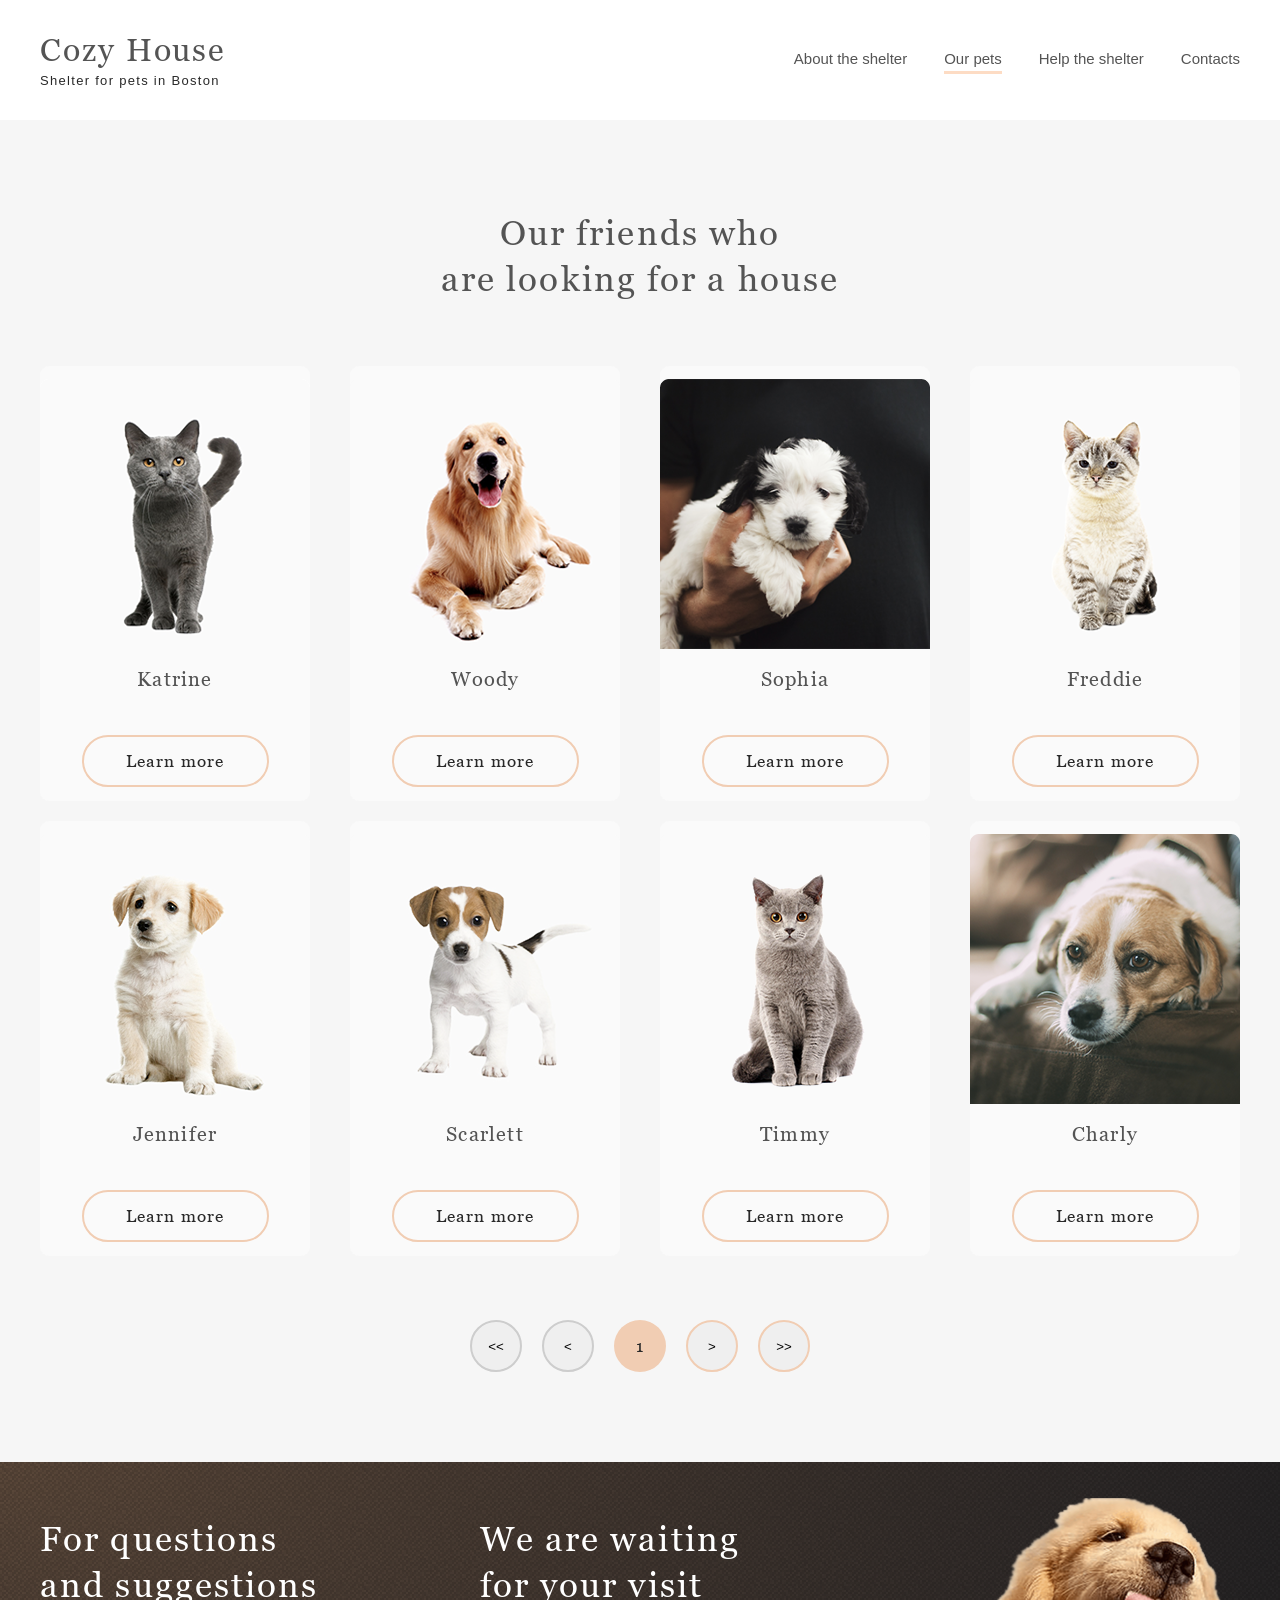
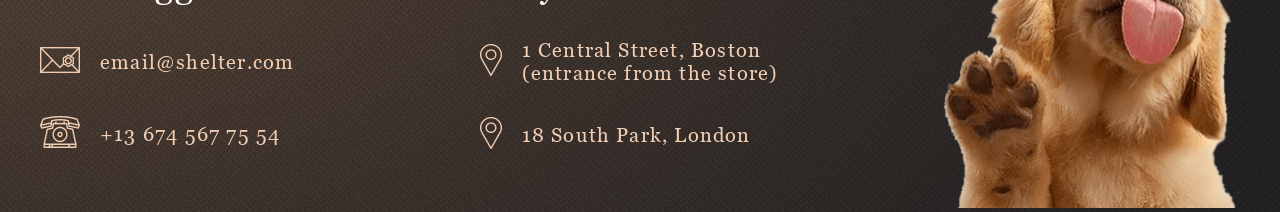
==== commit a60f97cf: "JS007-our03 (Thu, Jun 25, 2026 20:31)" ====
--- a/pets.html
+++ b/pets.html
@@ -45,11 +45,11 @@
           </div>
         </div>
         <div class="container_navigation_pets">
-          <button class="prev" id="prev_inactive">&lt&lt</button>
-          <button class="prev" id="prev_inactive">&lt</button>
-          <div class="page_pets">1</div>
+          <button class="prev_start">&lt&lt</button>
+          <button class="prev">&lt</button>
+          <div class="page_pets"></div>
           <button class="next">&gt</button>
-          <button class="next">&gt&gt</button>
+          <button class="next_end">&gt&gt</button>
         </div>
       </div>
     </div>
--- a/style.css
+++ b/style.css
@@ -546,7 +546,7 @@
 
 .container_show_our_pets {
   width: 1200px;
-  min-height: 930px;
+  height: 930px;
   display: flex;
   /* justify-content: space-between; */
   /* align-items: center;
@@ -571,12 +571,13 @@
 }
 
 .prev,
-.next {
+.next, .prev_start, .next_end {
   border-radius: 100px;
   border: 2px solid var(--color-primary);
   width: 52px;
   min-height: 52px;
   fill: var(--color-dark-3xl);
+  cursor: pointer;
   transition: 0.3s;
 }
 
@@ -600,17 +601,17 @@
   }
 }
 
-#prev_inactive {
+#inactive {
   border: 2px solid var(--color-dark-s);
 }
 
-.prev:hover,
-.next:hover {
+.prev:active,
+.next:active {
   transform: scale(1.2);
-  cursor: pointer;
-}
-
-#prev_inactive:hover {
+  
+}
+
+#inactive:hover {
   transform: scale(1);
 }
 
@@ -646,8 +647,8 @@
 
 .slides_our_pets {
 
-  width: 1200px;
-    height: 1162px;
+
+
     display: flex;
     flex-direction: column;
     flex-wrap: wrap;
@@ -1272,7 +1273,7 @@
 }
 
 .container_our_pets {
-  min-height: 1162px;
+  height: 1162px;
   display: flex;
   flex-direction: column;
   align-items: center;
